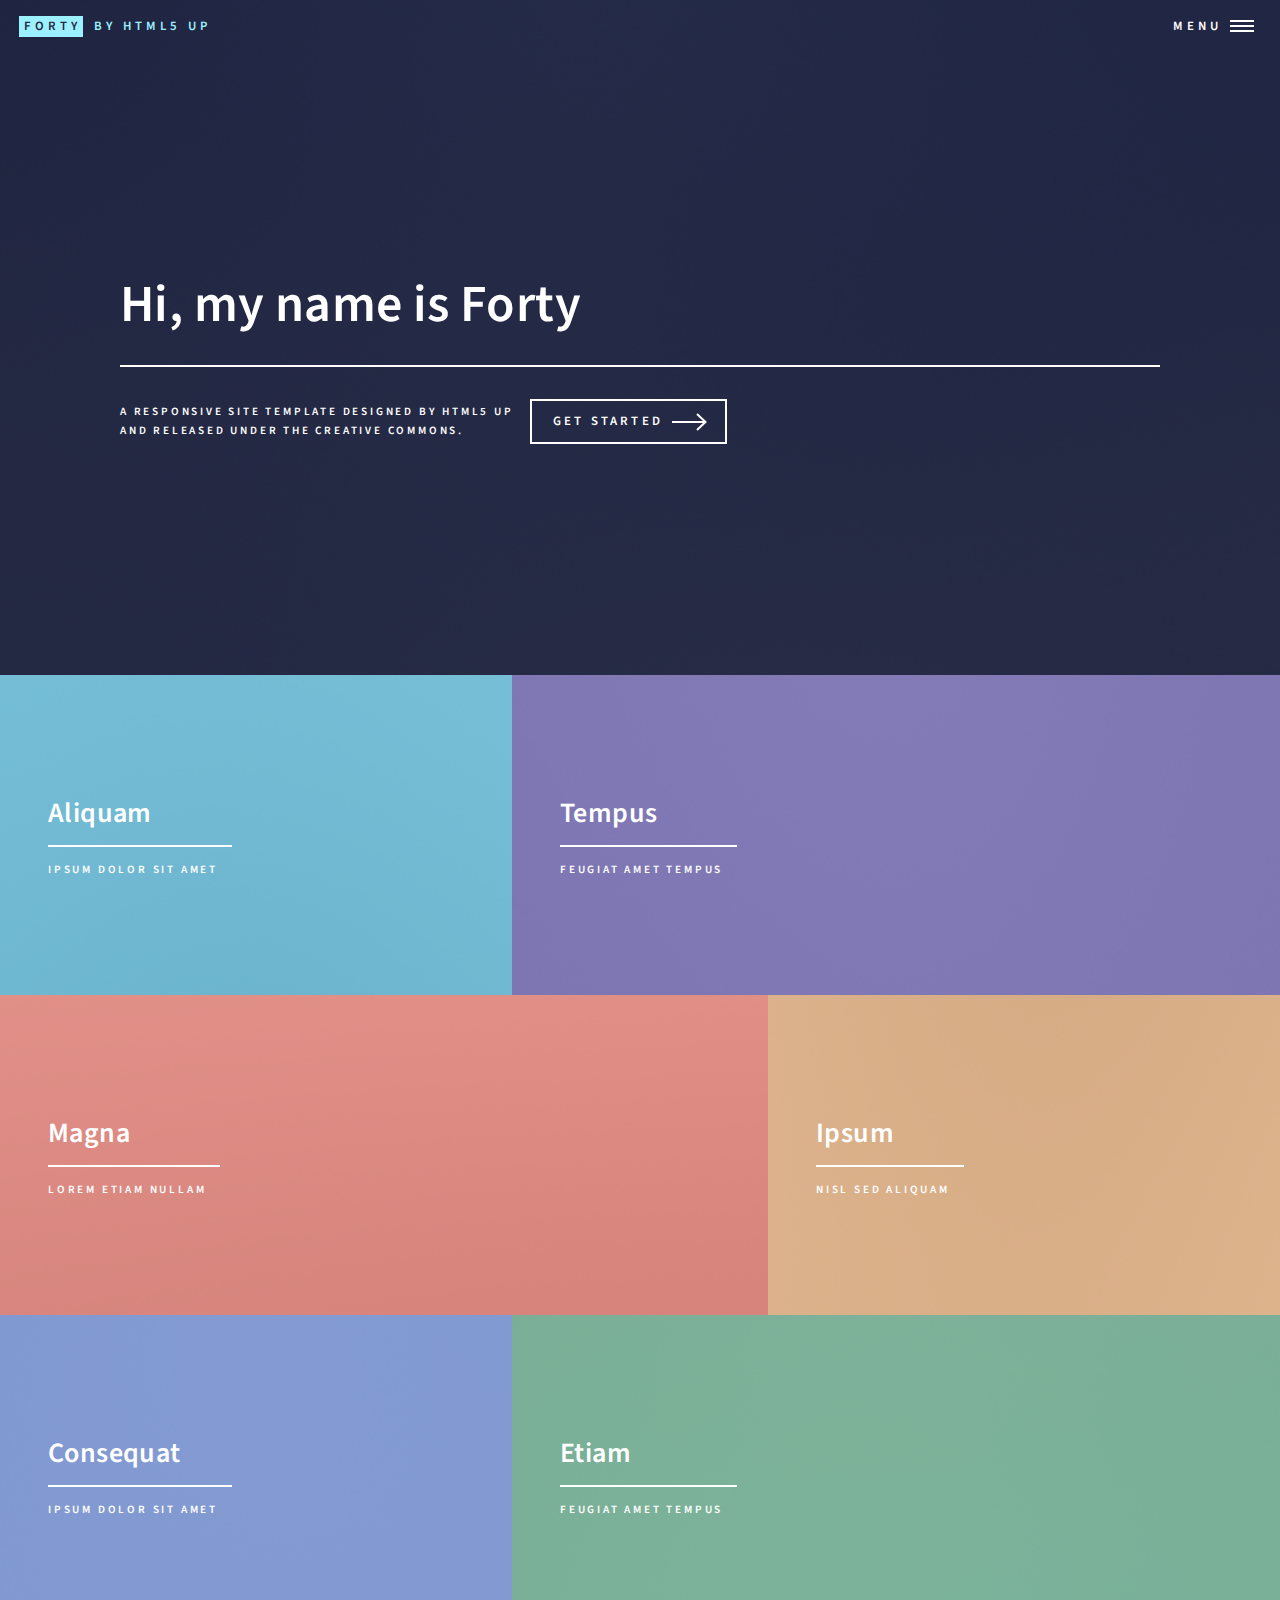
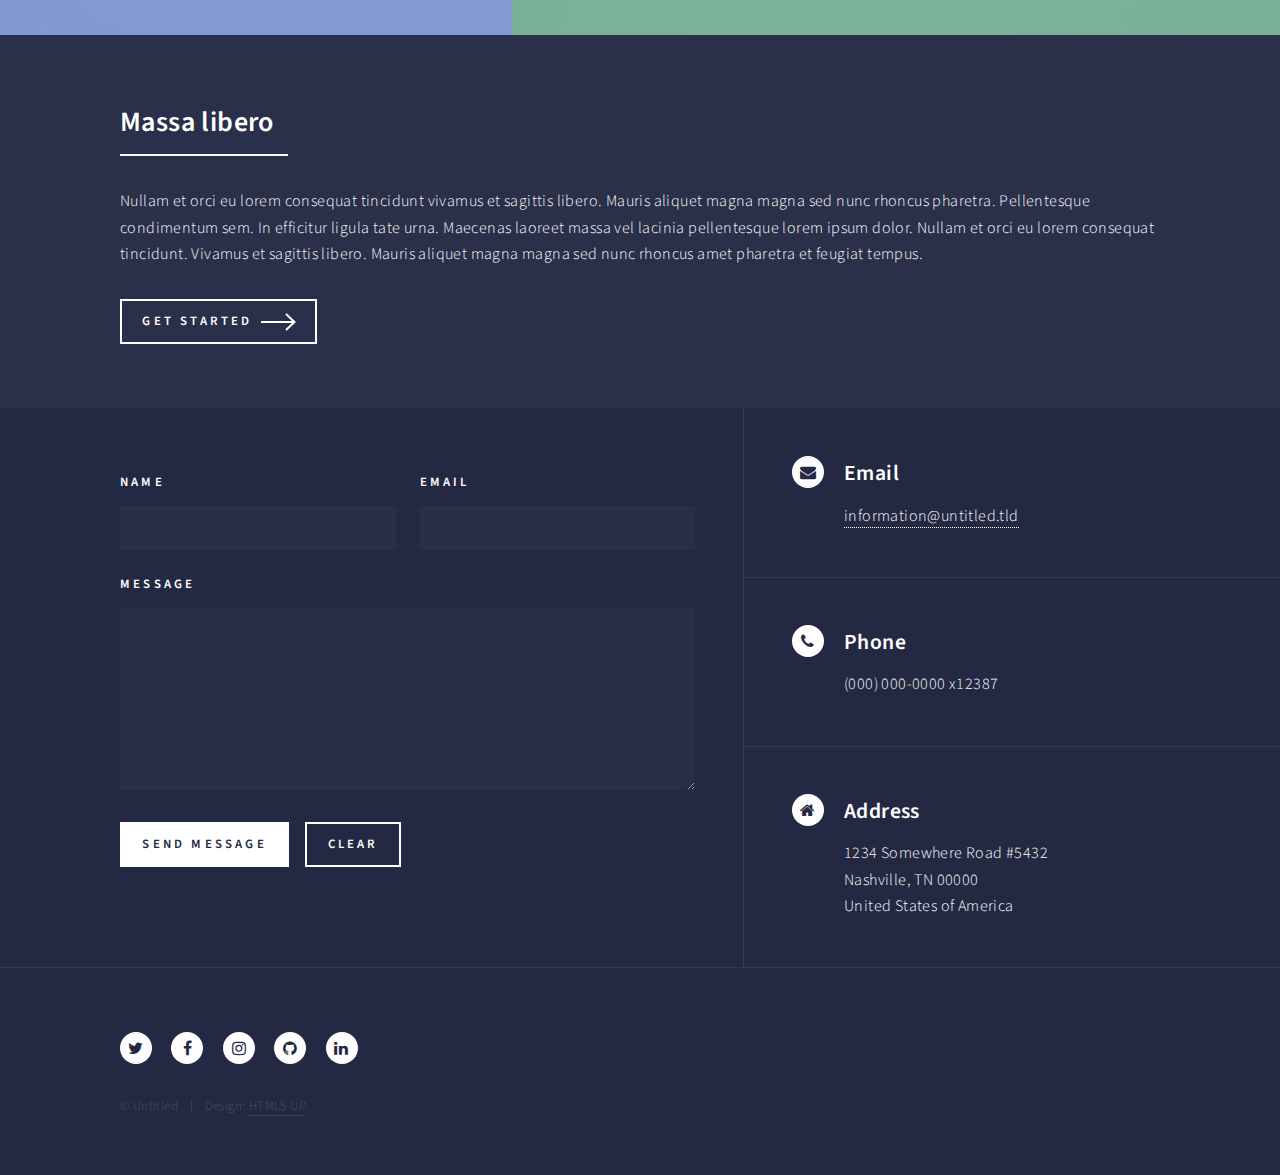
==== html5up-forty/index.html @ 177aaa6a "forty temp" ====
<!DOCTYPE HTML>
<!--
	Forty by HTML5 UP
	html5up.net | @ajlkn
	Free for personal and commercial use under the CCA 3.0 license (html5up.net/license)
-->
<html>
	<head>
		<title>Forty by HTML5 UP</title>
		<meta charset="utf-8" />
		<meta name="viewport" content="width=device-width, initial-scale=1, user-scalable=no" />
		<link rel="stylesheet" href="assets/css/main.css" />
		<noscript><link rel="stylesheet" href="assets/css/noscript.css" /></noscript>
	</head>
	<body class="is-preload">

		<!-- Wrapper -->
			<div id="wrapper">

				<!-- Header -->
					<header id="header" class="alt">
						<a href="index.html" class="logo"><strong>Forty</strong> <span>by HTML5 UP</span></a>
						<nav>
							<a href="#menu">Menu</a>
						</nav>
					</header>

				<!-- Menu -->
					<nav id="menu">
						<ul class="links">
							<li><a href="index.html">Home</a></li>
							<li><a href="landing.html">Landing</a></li>
							<li><a href="generic.html">Generic</a></li>
							<li><a href="elements.html">Elements</a></li>
						</ul>
						<ul class="actions stacked">
							<li><a href="#" class="button primary fit">Get Started</a></li>
							<li><a href="#" class="button fit">Log In</a></li>
						</ul>
					</nav>

				<!-- Banner -->
					<section id="banner" class="major">
						<div class="inner">
							<header class="major">
								<h1>Hi, my name is Forty</h1>
							</header>
							<div class="content">
								<p>A responsive site template designed by HTML5 UP<br />
								and released under the Creative Commons.</p>
								<ul class="actions">
									<li><a href="#one" class="button next scrolly">Get Started</a></li>
								</ul>
							</div>
						</div>
					</section>

				<!-- Main -->
					<div id="main">

						<!-- One -->
							<section id="one" class="tiles">
								<article>
									<span class="image">
										<img src="images/pic01.jpg" alt="" />
									</span>
									<header class="major">
										<h3><a href="landing.html" class="link">Aliquam</a></h3>
										<p>Ipsum dolor sit amet</p>
									</header>
								</article>
								<article>
									<span class="image">
										<img src="images/pic02.jpg" alt="" />
									</span>
									<header class="major">
										<h3><a href="landing.html" class="link">Tempus</a></h3>
										<p>feugiat amet tempus</p>
									</header>
								</article>
								<article>
									<span class="image">
										<img src="images/pic03.jpg" alt="" />
									</span>
									<header class="major">
										<h3><a href="landing.html" class="link">Magna</a></h3>
										<p>Lorem etiam nullam</p>
									</header>
								</article>
								<article>
									<span class="image">
										<img src="images/pic04.jpg" alt="" />
									</span>
									<header class="major">
										<h3><a href="landing.html" class="link">Ipsum</a></h3>
										<p>Nisl sed aliquam</p>
									</header>
								</article>
								<article>
									<span class="image">
										<img src="images/pic05.jpg" alt="" />
									</span>
									<header class="major">
										<h3><a href="landing.html" class="link">Consequat</a></h3>
										<p>Ipsum dolor sit amet</p>
									</header>
								</article>
								<article>
									<span class="image">
										<img src="images/pic06.jpg" alt="" />
									</span>
									<header class="major">
										<h3><a href="landing.html" class="link">Etiam</a></h3>
										<p>Feugiat amet tempus</p>
									</header>
								</article>
							</section>

						<!-- Two -->
							<section id="two">
								<div class="inner">
									<header class="major">
										<h2>Massa libero</h2>
									</header>
									<p>Nullam et orci eu lorem consequat tincidunt vivamus et sagittis libero. Mauris aliquet magna magna sed nunc rhoncus pharetra. Pellentesque condimentum sem. In efficitur ligula tate urna. Maecenas laoreet massa vel lacinia pellentesque lorem ipsum dolor. Nullam et orci eu lorem consequat tincidunt. Vivamus et sagittis libero. Mauris aliquet magna magna sed nunc rhoncus amet pharetra et feugiat tempus.</p>
									<ul class="actions">
										<li><a href="landing.html" class="button next">Get Started</a></li>
									</ul>
								</div>
							</section>

					</div>

				<!-- Contact -->
					<section id="contact">
						<div class="inner">
							<section>
								<form method="post" action="#">
									<div class="fields">
										<div class="field half">
											<label for="name">Name</label>
											<input type="text" name="name" id="name" />
										</div>
										<div class="field half">
											<label for="email">Email</label>
											<input type="text" name="email" id="email" />
										</div>
										<div class="field">
											<label for="message">Message</label>
											<textarea name="message" id="message" rows="6"></textarea>
										</div>
									</div>
									<ul class="actions">
										<li><input type="submit" value="Send Message" class="primary" /></li>
										<li><input type="reset" value="Clear" /></li>
									</ul>
								</form>
							</section>
							<section class="split">
								<section>
									<div class="contact-method">
										<span class="icon alt fa-envelope"></span>
										<h3>Email</h3>
										<a href="#">information@untitled.tld</a>
									</div>
								</section>
								<section>
									<div class="contact-method">
										<span class="icon alt fa-phone"></span>
										<h3>Phone</h3>
										<span>(000) 000-0000 x12387</span>
									</div>
								</section>
								<section>
									<div class="contact-method">
										<span class="icon alt fa-home"></span>
										<h3>Address</h3>
										<span>1234 Somewhere Road #5432<br />
										Nashville, TN 00000<br />
										United States of America</span>
									</div>
								</section>
							</section>
						</div>
					</section>

				<!-- Footer -->
					<footer id="footer">
						<div class="inner">
							<ul class="icons">
								<li><a href="#" class="icon alt fa-twitter"><span class="label">Twitter</span></a></li>
								<li><a href="#" class="icon alt fa-facebook"><span class="label">Facebook</span></a></li>
								<li><a href="#" class="icon alt fa-instagram"><span class="label">Instagram</span></a></li>
								<li><a href="#" class="icon alt fa-github"><span class="label">GitHub</span></a></li>
								<li><a href="#" class="icon alt fa-linkedin"><span class="label">LinkedIn</span></a></li>
							</ul>
							<ul class="copyright">
								<li>&copy; Untitled</li><li>Design: <a href="https://html5up.net">HTML5 UP</a></li>
							</ul>
						</div>
					</footer>

			</div>

		<!-- Scripts -->
			<script src="assets/js/jquery.min.js"></script>
			<script src="assets/js/jquery.scrolly.min.js"></script>
			<script src="assets/js/jquery.scrollex.min.js"></script>
			<script src="assets/js/browser.min.js"></script>
			<script src="assets/js/breakpoints.min.js"></script>
			<script src="assets/js/util.js"></script>
			<script src="assets/js/main.js"></script>

	</body>
</html>
---- html5up-forty/assets/css/main.css ----
@import url(font-awesome.min.css);
@import url("https://fonts.googleapis.com/css?family=Source+Sans+Pro:300,300italic,600,600italic");

/*
	Forty by HTML5 UP
	html5up.net | @ajlkn
	Free for personal and commercial use under the CCA 3.0 license (html5up.net/license)
*/

html, body, div, span, applet, object,
iframe, h1, h2, h3, h4, h5, h6, p, blockquote,
pre, a, abbr, acronym, address, big, cite,
code, del, dfn, em, img, ins, kbd, q, s, samp,
small, strike, strong, sub, sup, tt, var, b,
u, i, center, dl, dt, dd, ol, ul, li, fieldset,
form, label, legend, table, caption, tbody,
tfoot, thead, tr, th, td, article, aside,
canvas, details, embed, figure, figcaption,
footer, header, hgroup, menu, nav, output, ruby,
section, summary, time, mark, audio, video {
	margin: 0;
	padding: 0;
	border: 0;
	font-size: 100%;
	font: inherit;
	vertical-align: baseline;}

article, aside, details, figcaption, figure,
footer, header, hgroup, menu, nav, section {
	display: block;}

body {
	line-height: 1;
}

ol, ul {
	list-style: none;
}

blockquote, q {
	quotes: none;
}

	blockquote:before, blockquote:after, q:before, q:after {
		content: '';
		content: none;
	}

table {
	border-collapse: collapse;
	border-spacing: 0;
}

body {
	-webkit-text-size-adjust: none;
}

mark {
	background-color: transparent;
	color: inherit;
}

input::-moz-focus-inner {
	border: 0;
	padding: 0;
}

input, select, textarea {
	-moz-appearance: none;
	-webkit-appearance: none;
	-ms-appearance: none;
	appearance: none;
}

/* Basic */

	@-ms-viewport {
		width: device-width;
	}

	body {
		-ms-overflow-style: scrollbar;
	}

	@media screen and (max-width: 480px) {

		html, body {
			min-width: 320px;
		}

	}

	html {
		box-sizing: border-box;
	}

	*, *:before, *:after {
		box-sizing: inherit;
	}

	body {
		background: #242943;
	}

		body.is-preload *, body.is-preload *:before, body.is-preload *:after {
			-moz-animation: none !important;
			-webkit-animation: none !important;
			-ms-animation: none !important;
			animation: none !important;
			-moz-transition: none !important;
			-webkit-transition: none !important;
			-ms-transition: none !important;
			transition: none !important;
		}

/* Type */

	body, input, select, textarea {
		color: #ffffff;
		font-family: "Source Sans Pro", Helvetica, sans-serif;
		font-size: 17pt;
		font-weight: 300;
		letter-spacing: 0.025em;
		line-height: 1.65;
	}

		@media screen and (max-width: 1680px) {

			body, input, select, textarea {
				font-size: 14pt;
			}

		}

		@media screen and (max-width: 1280px) {

			body, input, select, textarea {
				font-size: 12pt;
			}

		}

		@media screen and (max-width: 360px) {

			body, input, select, textarea {
				font-size: 11pt;
			}

		}

	a {
		-moz-transition: color 0.2s ease-in-out, border-bottom-color 0.2s ease-in-out;
		-webkit-transition: color 0.2s ease-in-out, border-bottom-color 0.2s ease-in-out;
		-ms-transition: color 0.2s ease-in-out, border-bottom-color 0.2s ease-in-out;
		transition: color 0.2s ease-in-out, border-bottom-color 0.2s ease-in-out;
		border-bottom: dotted 1px;
		color: inherit;
		text-decoration: none;
	}

		a:hover {
			border-bottom-color: transparent;
			color: #9bf1ff !important;
		}

		a:active {
			color: #53e3fb !important;
		}

	strong, b {
		color: #ffffff;
		font-weight: 600;
	}

	em, i {
		font-style: italic;
	}

	p {
		margin: 0 0 2em 0;
	}

	h1, h2, h3, h4, h5, h6 {
		color: #ffffff;
		font-weight: 600;
		line-height: 1.65;
		margin: 0 0 1em 0;
	}

		h1 a, h2 a, h3 a, h4 a, h5 a, h6 a {
			color: inherit;
			border-bottom: 0;
		}

	h1 {
		font-size: 2.5em;
	}

	h2 {
		font-size: 1.75em;
	}

	h3 {
		font-size: 1.35em;
	}

	h4 {
		font-size: 1.1em;
	}

	h5 {
		font-size: 0.9em;
	}

	h6 {
		font-size: 0.7em;
	}

	@media screen and (max-width: 736px) {

		h1 {
			font-size: 2em;
		}

		h2 {
			font-size: 1.5em;
		}

		h3 {
			font-size: 1.25em;
		}

	}

	sub {
		font-size: 0.8em;
		position: relative;
		top: 0.5em;
	}

	sup {
		font-size: 0.8em;
		position: relative;
		top: -0.5em;
	}

	blockquote {
		border-left: solid 4px rgba(212, 212, 255, 0.1);
		font-style: italic;
		margin: 0 0 2em 0;
		padding: 0.5em 0 0.5em 2em;
	}

	code {
		background: rgba(212, 212, 255, 0.035);
		font-family: "Courier New", monospace;
		font-size: 0.9em;
		margin: 0 0.25em;
		padding: 0.25em 0.65em;
	}

	pre {
		-webkit-overflow-scrolling: touch;
		font-family: "Courier New", monospace;
		font-size: 0.9em;
		margin: 0 0 2em 0;
	}

		pre code {
			display: block;
			line-height: 1.75;
			padding: 1em 1.5em;
			overflow-x: auto;
		}

	hr {
		border: 0;
		border-bottom: solid 1px rgba(212, 212, 255, 0.1);
		margin: 2em 0;
	}

		hr.major {
			margin: 3em 0;
		}

	.align-left {
		text-align: left;
	}

	.align-center {
		text-align: center;
	}

	.align-right {
		text-align: right;
	}

/* Row */

	.row {
		display: flex;
		flex-wrap: wrap;
		box-sizing: border-box;
		align-items: stretch;
	}

		.row > * {
			box-sizing: border-box;
		}

		.row.gtr-uniform > * > :last-child {
			margin-bottom: 0;
		}

		.row.aln-left {
			justify-content: flex-start;
		}

		.row.aln-center {
			justify-content: center;
		}

		.row.aln-right {
			justify-content: flex-end;
		}

		.row.aln-top {
			align-items: flex-start;
		}

		.row.aln-middle {
			align-items: center;
		}

		.row.aln-bottom {
			align-items: flex-end;
		}

		.row > .imp {
			order: -1;
		}

		.row > .col-1 {
			width: 8.3333333333%;
		}

		.row > .off-1 {
			margin-left: 8.3333333333%;
		}

		.row > .col-2 {
			width: 16.6666666667%;
		}

		.row > .off-2 {
			margin-left: 16.6666666667%;
		}

		.row > .col-3 {
			width: 25%;
		}

		.row > .off-3 {
			margin-left: 25%;
		}

		.row > .col-4 {
			width: 33.3333333333%;
		}

		.row > .off-4 {
			margin-left: 33.3333333333%;
		}

		.row > .col-5 {
			width: 41.6666666667%;
		}

		.row > .off-5 {
			margin-left: 41.6666666667%;
		}

		.row > .col-6 {
			width: 50%;
		}

		.row > .off-6 {
			margin-left: 50%;
		}

		.row > .col-7 {
			width: 58.3333333333%;
		}

		.row > .off-7 {
			margin-left: 58.3333333333%;
		}

		.row > .col-8 {
			width: 66.6666666667%;
		}

		.row > .off-8 {
			margin-left: 66.6666666667%;
		}

		.row > .col-9 {
			width: 75%;
		}

		.row > .off-9 {
			margin-left: 75%;
		}

		.row > .col-10 {
			width: 83.3333333333%;
		}

		.row > .off-10 {
			margin-left: 83.3333333333%;
		}

		.row > .col-11 {
			width: 91.6666666667%;
		}

		.row > .off-11 {
			margin-left: 91.6666666667%;
		}

		.row > .col-12 {
			width: 100%;
		}

		.row > .off-12 {
			margin-left: 100%;
		}

		.row.gtr-0 {
			margin-top: 0;
			margin-left: 0em;
		}

			.row.gtr-0 > * {
				padding: 0 0 0 0em;
			}

			.row.gtr-0.gtr-uniform {
				margin-top: 0em;
			}

				.row.gtr-0.gtr-uniform > * {
					padding-top: 0em;
				}

		.row.gtr-25 {
			margin-top: 0;
			margin-left: -0.5em;
		}

			.row.gtr-25 > * {
				padding: 0 0 0 0.5em;
			}

			.row.gtr-25.gtr-uniform {
				margin-top: -0.5em;
			}

				.row.gtr-25.gtr-uniform > * {
					padding-top: 0.5em;
				}

		.row.gtr-50 {
			margin-top: 0;
			margin-left: -1em;
		}

			.row.gtr-50 > * {
				padding: 0 0 0 1em;
			}

			.row.gtr-50.gtr-uniform {
				margin-top: -1em;
			}

				.row.gtr-50.gtr-uniform > * {
					padding-top: 1em;
				}

		.row {
			margin-top: 0;
			margin-left: -2em;
		}

			.row > * {
				padding: 0 0 0 2em;
			}

			.row.gtr-uniform {
				margin-top: -2em;
			}

				.row.gtr-uniform > * {
					padding-top: 2em;
				}

		.row.gtr-150 {
			margin-top: 0;
			margin-left: -3em;
		}

			.row.gtr-150 > * {
				padding: 0 0 0 3em;
			}

			.row.gtr-150.gtr-uniform {
				margin-top: -3em;
			}

				.row.gtr-150.gtr-uniform > * {
					padding-top: 3em;
				}

		.row.gtr-200 {
			margin-top: 0;
			margin-left: -4em;
		}

			.row.gtr-200 > * {
				padding: 0 0 0 4em;
			}

			.row.gtr-200.gtr-uniform {
				margin-top: -4em;
			}

				.row.gtr-200.gtr-uniform > * {
					padding-top: 4em;
				}

		@media screen and (max-width: 1680px) {

			.row {
				display: flex;
				flex-wrap: wrap;
				box-sizing: border-box;
				align-items: stretch;
			}

				.row > * {
					box-sizing: border-box;
				}

				.row.gtr-uniform > * > :last-child {
					margin-bottom: 0;
				}

				.row.aln-left {
					justify-content: flex-start;
				}

				.row.aln-center {
					justify-content: center;
				}

				.row.aln-right {
					justify-content: flex-end;
				}

				.row.aln-top {
					align-items: flex-start;
				}

				.row.aln-middle {
					align-items: center;
				}

				.row.aln-bottom {
					align-items: flex-end;
				}

				.row > .imp-xlarge {
					order: -1;
				}

				.row > .col-1-xlarge {
					width: 8.3333333333%;
				}

				.row > .off-1-xlarge {
					margin-left: 8.3333333333%;
				}

				.row > .col-2-xlarge {
					width: 16.6666666667%;
				}

				.row > .off-2-xlarge {
					margin-left: 16.6666666667%;
				}

				.row > .col-3-xlarge {
					width: 25%;
				}

				.row > .off-3-xlarge {
					margin-left: 25%;
				}

				.row > .col-4-xlarge {
					width: 33.3333333333%;
				}

				.row > .off-4-xlarge {
					margin-left: 33.3333333333%;
				}

				.row > .col-5-xlarge {
					width: 41.6666666667%;
				}

				.row > .off-5-xlarge {
					margin-left: 41.6666666667%;
				}

				.row > .col-6-xlarge {
					width: 50%;
				}

				.row > .off-6-xlarge {
					margin-left: 50%;
				}

				.row > .col-7-xlarge {
					width: 58.3333333333%;
				}

				.row > .off-7-xlarge {
					margin-left: 58.3333333333%;
				}

				.row > .col-8-xlarge {
					width: 66.6666666667%;
				}

				.row > .off-8-xlarge {
					margin-left: 66.6666666667%;
				}

				.row > .col-9-xlarge {
					width: 75%;
				}

				.row > .off-9-xlarge {
					margin-left: 75%;
				}

				.row > .col-10-xlarge {
					width: 83.3333333333%;
				}

				.row > .off-10-xlarge {
					margin-left: 83.3333333333%;
				}

				.row > .col-11-xlarge {
					width: 91.6666666667%;
				}

				.row > .off-11-xlarge {
					margin-left: 91.6666666667%;
				}

				.row > .col-12-xlarge {
					width: 100%;
				}

				.row > .off-12-xlarge {
					margin-left: 100%;
				}

				.row.gtr-0 {
					margin-top: 0;
					margin-left: 0em;
				}

					.row.gtr-0 > * {
						padding: 0 0 0 0em;
					}

					.row.gtr-0.gtr-uniform {
						margin-top: 0em;
					}

						.row.gtr-0.gtr-uniform > * {
							padding-top: 0em;
						}

				.row.gtr-25 {
					margin-top: 0;
					margin-left: -0.5em;
				}

					.row.gtr-25 > * {
						padding: 0 0 0 0.5em;
					}

					.row.gtr-25.gtr-uniform {
						margin-top: -0.5em;
					}

						.row.gtr-25.gtr-uniform > * {
							padding-top: 0.5em;
						}

				.row.gtr-50 {
					margin-top: 0;
					margin-left: -1em;
				}

					.row.gtr-50 > * {
						padding: 0 0 0 1em;
					}

					.row.gtr-50.gtr-uniform {
						margin-top: -1em;
					}

						.row.gtr-50.gtr-uniform > * {
							padding-top: 1em;
						}

				.row {
					margin-top: 0;
					margin-left: -2em;
				}

					.row > * {
						padding: 0 0 0 2em;
					}

					.row.gtr-uniform {
						margin-top: -2em;
					}

						.row.gtr-uniform > * {
							padding-top: 2em;
						}

				.row.gtr-150 {
					margin-top: 0;
					margin-left: -3em;
				}

					.row.gtr-150 > * {
						padding: 0 0 0 3em;
					}

					.row.gtr-150.gtr-uniform {
						margin-top: -3em;
					}

						.row.gtr-150.gtr-uniform > * {
							padding-top: 3em;
						}

				.row.gtr-200 {
					margin-top: 0;
					margin-left: -4em;
				}

					.row.gtr-200 > * {
						padding: 0 0 0 4em;
					}

					.row.gtr-200.gtr-uniform {
						margin-top: -4em;
					}

						.row.gtr-200.gtr-uniform > * {
							padding-top: 4em;
						}

		}

		@media screen and (max-width: 1280px) {

			.row {
				display: flex;
				flex-wrap: wrap;
				box-sizing: border-box;
				align-items: stretch;
			}

				.row > * {
					box-sizing: border-box;
				}

				.row.gtr-uniform > * > :last-child {
					margin-bottom: 0;
				}

				.row.aln-left {
					justify-content: flex-start;
				}

				.row.aln-center {
					justify-content: center;
				}

				.row.aln-right {
					justify-content: flex-end;
				}

				.row.aln-top {
					align-items: flex-start;
				}

				.row.aln-middle {
					align-items: center;
				}

				.row.aln-bottom {
					align-items: flex-end;
				}

				.row > .imp-large {
					order: -1;
				}

				.row > .col-1-large {
					width: 8.3333333333%;
				}

				.row > .off-1-large {
					margin-left: 8.3333333333%;
				}

				.row > .col-2-large {
					width: 16.6666666667%;
				}

				.row > .off-2-large {
					margin-left: 16.6666666667%;
				}

				.row > .col-3-large {
					width: 25%;
				}

				.row > .off-3-large {
					margin-left: 25%;
				}

				.row > .col-4-large {
					width: 33.3333333333%;
				}

				.row > .off-4-large {
					margin-left: 33.3333333333%;
				}

				.row > .col-5-large {
					width: 41.6666666667%;
				}

				.row > .off-5-large {
					margin-left: 41.6666666667%;
				}

				.row > .col-6-large {
					width: 50%;
				}

				.row > .off-6-large {
					margin-left: 50%;
				}

				.row > .col-7-large {
					width: 58.3333333333%;
				}

				.row > .off-7-large {
					margin-left: 58.3333333333%;
				}

				.row > .col-8-large {
					width: 66.6666666667%;
				}

				.row > .off-8-large {
					margin-left: 66.6666666667%;
				}

				.row > .col-9-large {
					width: 75%;
				}

				.row > .off-9-large {
					margin-left: 75%;
				}

				.row > .col-10-large {
					width: 83.3333333333%;
				}

				.row > .off-10-large {
					margin-left: 83.3333333333%;
				}

				.row > .col-11-large {
					width: 91.6666666667%;
				}

				.row > .off-11-large {
					margin-left: 91.6666666667%;
				}

				.row > .col-12-large {
					width: 100%;
				}

				.row > .off-12-large {
					margin-left: 100%;
				}

				.row.gtr-0 {
					margin-top: 0;
					margin-left: 0em;
				}

					.row.gtr-0 > * {
						padding: 0 0 0 0em;
					}

					.row.gtr-0.gtr-uniform {
						margin-top: 0em;
					}

						.row.gtr-0.gtr-uniform > * {
							padding-top: 0em;
						}

				.row.gtr-25 {
					margin-top: 0;
					margin-left: -0.375em;
				}

					.row.gtr-25 > * {
						padding: 0 0 0 0.375em;
					}

					.row.gtr-25.gtr-uniform {
						margin-top: -0.375em;
					}

						.row.gtr-25.gtr-uniform > * {
							padding-top: 0.375em;
						}

				.row.gtr-50 {
					margin-top: 0;
					margin-left: -0.75em;
				}

					.row.gtr-50 > * {
						padding: 0 0 0 0.75em;
					}

					.row.gtr-50.gtr-uniform {
						margin-top: -0.75em;
					}

						.row.gtr-50.gtr-uniform > * {
							padding-top: 0.75em;
						}

				.row {
					margin-top: 0;
					margin-left: -1.5em;
				}

					.row > * {
						padding: 0 0 0 1.5em;
					}

					.row.gtr-uniform {
						margin-top: -1.5em;
					}

						.row.gtr-uniform > * {
							padding-top: 1.5em;
						}

				.row.gtr-150 {
					margin-top: 0;
					margin-left: -2.25em;
				}

					.row.gtr-150 > * {
						padding: 0 0 0 2.25em;
					}

					.row.gtr-150.gtr-uniform {
						margin-top: -2.25em;
					}

						.row.gtr-150.gtr-uniform > * {
							padding-top: 2.25em;
						}

				.row.gtr-200 {
					margin-top: 0;
					margin-left: -3em;
				}

					.row.gtr-200 > * {
						padding: 0 0 0 3em;
					}

					.row.gtr-200.gtr-uniform {
						margin-top: -3em;
					}

						.row.gtr-200.gtr-uniform > * {
							padding-top: 3em;
						}

		}

		@media screen and (max-width: 980px) {

			.row {
				display: flex;
				flex-wrap: wrap;
				box-sizing: border-box;
				align-items: stretch;
			}

				.row > * {
					box-sizing: border-box;
				}

				.row.gtr-uniform > * > :last-child {
					margin-bottom: 0;
				}

				.row.aln-left {
					justify-content: flex-start;
				}

				.row.aln-center {
					justify-content: center;
				}

				.row.aln-right {
					justify-content: flex-end;
				}

				.row.aln-top {
					align-items: flex-start;
				}

				.row.aln-middle {
					align-items: center;
				}

				.row.aln-bottom {
					align-items: flex-end;
				}

				.row > .imp-medium {
					order: -1;
				}

				.row > .col-1-medium {
					width: 8.3333333333%;
				}

				.row > .off-1-medium {
					margin-left: 8.3333333333%;
				}

				.row > .col-2-medium {
					width: 16.6666666667%;
				}

				.row > .off-2-medium {
					margin-left: 16.6666666667%;
				}

				.row > .col-3-medium {
					width: 25%;
				}

				.row > .off-3-medium {
					margin-left: 25%;
				}

				.row > .col-4-medium {
					width: 33.3333333333%;
				}

				.row > .off-4-medium {
					margin-left: 33.3333333333%;
				}

				.row > .col-5-medium {
					width: 41.6666666667%;
				}

				.row > .off-5-medium {
					margin-left: 41.6666666667%;
				}

				.row > .col-6-medium {
					width: 50%;
				}

				.row > .off-6-medium {
					margin-left: 50%;
				}

				.row > .col-7-medium {
					width: 58.3333333333%;
				}

				.row > .off-7-medium {
					margin-left: 58.3333333333%;
				}

				.row > .col-8-medium {
					width: 66.6666666667%;
				}

				.row > .off-8-medium {
					margin-left: 66.6666666667%;
				}

				.row > .col-9-medium {
					width: 75%;
				}

				.row > .off-9-medium {
					margin-left: 75%;
				}

				.row > .col-10-medium {
					width: 83.3333333333%;
				}

				.row > .off-10-medium {
					margin-left: 83.3333333333%;
				}

				.row > .col-11-medium {
					width: 91.6666666667%;
				}

				.row > .off-11-medium {
					margin-left: 91.6666666667%;
				}

				.row > .col-12-medium {
					width: 100%;
				}

				.row > .off-12-medium {
					margin-left: 100%;
				}

				.row.gtr-0 {
					margin-top: 0;
					margin-left: 0em;
				}

					.row.gtr-0 > * {
						padding: 0 0 0 0em;
					}

					.row.gtr-0.gtr-uniform {
						margin-top: 0em;
					}

						.row.gtr-0.gtr-uniform > * {
							padding-top: 0em;
						}

				.row.gtr-25 {
					margin-top: 0;
					margin-left: -0.375em;
				}

					.row.gtr-25 > * {
						padding: 0 0 0 0.375em;
					}

					.row.gtr-25.gtr-uniform {
						margin-top: -0.375em;
					}

						.row.gtr-25.gtr-uniform > * {
							padding-top: 0.375em;
						}

				.row.gtr-50 {
					margin-top: 0;
					margin-left: -0.75em;
				}

					.row.gtr-50 > * {
						padding: 0 0 0 0.75em;
					}

					.row.gtr-50.gtr-uniform {
						margin-top: -0.75em;
					}

						.row.gtr-50.gtr-uniform > * {
							padding-top: 0.75em;
						}

				.row {
					margin-top: 0;
					margin-left: -1.5em;
				}

					.row > * {
						padding: 0 0 0 1.5em;
					}

					.row.gtr-uniform {
						margin-top: -1.5em;
					}

						.row.gtr-uniform > * {
							padding-top: 1.5em;
						}

				.row.gtr-150 {
					margin-top: 0;
					margin-left: -2.25em;
				}

					.row.gtr-150 > * {
						padding: 0 0 0 2.25em;
					}

					.row.gtr-150.gtr-uniform {
						margin-top: -2.25em;
					}

						.row.gtr-150.gtr-uniform > * {
							padding-top: 2.25em;
						}

				.row.gtr-200 {
					margin-top: 0;
					margin-left: -3em;
				}

					.row.gtr-200 > * {
						padding: 0 0 0 3em;
					}

					.row.gtr-200.gtr-uniform {
						margin-top: -3em;
					}

						.row.gtr-200.gtr-uniform > * {
							padding-top: 3em;
						}

		}

		@media screen and (max-width: 736px) {

			.row {
				display: flex;
				flex-wrap: wrap;
				box-sizing: border-box;
				align-items: stretch;
			}

				.row > * {
					box-sizing: border-box;
				}

				.row.gtr-uniform > * > :last-child {
					margin-bottom: 0;
				}

				.row.aln-left {
					justify-content: flex-start;
				}

				.row.aln-center {
					justify-content: center;
				}

				.row.aln-right {
					justify-content: flex-end;
				}

				.row.aln-top {
					align-items: flex-start;
				}

				.row.aln-middle {
					align-items: center;
				}

				.row.aln-bottom {
					align-items: flex-end;
				}

				.row > .imp-small {
					order: -1;
				}

				.row > .col-1-small {
					width: 8.3333333333%;
				}

				.row > .off-1-small {
					margin-left: 8.3333333333%;
				}

				.row > .col-2-small {
					width: 16.6666666667%;
				}

				.row > .off-2-small {
					margin-left: 16.6666666667%;
				}

				.row > .col-3-small {
					width: 25%;
				}

				.row > .off-3-small {
					margin-left: 25%;
				}

				.row > .col-4-small {
					width: 33.3333333333%;
				}

				.row > .off-4-small {
					margin-left: 33.3333333333%;
				}

				.row > .col-5-small {
					width: 41.6666666667%;
				}

				.row > .off-5-small {
					margin-left: 41.6666666667%;
				}

				.row > .col-6-small {
					width: 50%;
				}

				.row > .off-6-small {
					margin-left: 50%;
				}

				.row > .col-7-small {
					width: 58.3333333333%;
				}

				.row > .off-7-small {
					margin-left: 58.3333333333%;
				}

				.row > .col-8-small {
					width: 66.6666666667%;
				}

				.row > .off-8-small {
					margin-left: 66.6666666667%;
				}

				.row > .col-9-small {
					width: 75%;
				}

				.row > .off-9-small {
					margin-left: 75%;
				}

				.row > .col-10-small {
					width: 83.3333333333%;
				}

				.row > .off-10-small {
					margin-left: 83.3333333333%;
				}

				.row > .col-11-small {
					width: 91.6666666667%;
				}

				.row > .off-11-small {
					margin-left: 91.6666666667%;
				}

				.row > .col-12-small {
					width: 100%;
				}

				.row > .off-12-small {
					margin-left: 100%;
				}

				.row.gtr-0 {
					margin-top: 0;
					margin-left: 0em;
				}

					.row.gtr-0 > * {
						padding: 0 0 0 0em;
					}

					.row.gtr-0.gtr-uniform {
						margin-top: 0em;
					}

						.row.gtr-0.gtr-uniform > * {
							padding-top: 0em;
						}

				.row.gtr-25 {
					margin-top: 0;
					margin-left: -0.3125em;
				}

					.row.gtr-25 > * {
						padding: 0 0 0 0.3125em;
					}

					.row.gtr-25.gtr-uniform {
						margin-top: -0.3125em;
					}

						.row.gtr-25.gtr-uniform > * {
							padding-top: 0.3125em;
						}

				.row.gtr-50 {
					margin-top: 0;
					margin-left: -0.625em;
				}

					.row.gtr-50 > * {
						padding: 0 0 0 0.625em;
					}

					.row.gtr-50.gtr-uniform {
						margin-top: -0.625em;
					}

						.row.gtr-50.gtr-uniform > * {
							padding-top: 0.625em;
						}

				.row {
					margin-top: 0;
					margin-left: -1.25em;
				}

					.row > * {
						padding: 0 0 0 1.25em;
					}

					.row.gtr-uniform {
						margin-top: -1.25em;
					}

						.row.gtr-uniform > * {
							padding-top: 1.25em;
						}

				.row.gtr-150 {
					margin-top: 0;
					margin-left: -1.875em;
				}

					.row.gtr-150 > * {
						padding: 0 0 0 1.875em;
					}

					.row.gtr-150.gtr-uniform {
						margin-top: -1.875em;
					}

						.row.gtr-150.gtr-uniform > * {
							padding-top: 1.875em;
						}

				.row.gtr-200 {
					margin-top: 0;
					margin-left: -2.5em;
				}

					.row.gtr-200 > * {
						padding: 0 0 0 2.5em;
					}

					.row.gtr-200.gtr-uniform {
						margin-top: -2.5em;
					}

						.row.gtr-200.gtr-uniform > * {
							padding-top: 2.5em;
						}

		}

		@media screen and (max-width: 480px) {

			.row {
				display: flex;
				flex-wrap: wrap;
				box-sizing: border-box;
				align-items: stretch;
			}

				.row > * {
					box-sizing: border-box;
				}

				.row.gtr-uniform > * > :last-child {
					margin-bottom: 0;
				}

				.row.aln-left {
					justify-content: flex-start;
				}

				.row.aln-center {
					justify-content: center;
				}

				.row.aln-right {
					justify-content: flex-end;
				}

				.row.aln-top {
					align-items: flex-start;
				}

				.row.aln-middle {
					align-items: center;
				}

				.row.aln-bottom {
					align-items: flex-end;
				}

				.row > .imp-xsmall {
					order: -1;
				}

				.row > .col-1-xsmall {
					width: 8.3333333333%;
				}

				.row > .off-1-xsmall {
					margin-left: 8.3333333333%;
				}

				.row > .col-2-xsmall {
					width: 16.6666666667%;
				}

				.row > .off-2-xsmall {
					margin-left: 16.6666666667%;
				}

				.row > .col-3-xsmall {
					width: 25%;
				}

				.row > .off-3-xsmall {
					margin-left: 25%;
				}

				.row > .col-4-xsmall {
					width: 33.3333333333%;
				}

				.row > .off-4-xsmall {
					margin-left: 33.3333333333%;
				}

				.row > .col-5-xsmall {
					width: 41.6666666667%;
				}

				.row > .off-5-xsmall {
					margin-left: 41.6666666667%;
				}

				.row > .col-6-xsmall {
					width: 50%;
				}

				.row > .off-6-xsmall {
					margin-left: 50%;
				}

				.row > .col-7-xsmall {
					width: 58.3333333333%;
				}

				.row > .off-7-xsmall {
					margin-left: 58.3333333333%;
				}

				.row > .col-8-xsmall {
					width: 66.6666666667%;
				}

				.row > .off-8-xsmall {
					margin-left: 66.6666666667%;
				}

				.row > .col-9-xsmall {
					width: 75%;
				}

				.row > .off-9-xsmall {
					margin-left: 75%;
				}

				.row > .col-10-xsmall {
					width: 83.3333333333%;
				}

				.row > .off-10-xsmall {
					margin-left: 83.3333333333%;
				}

				.row > .col-11-xsmall {
					width: 91.6666666667%;
				}

				.row > .off-11-xsmall {
					margin-left: 91.6666666667%;
				}

				.row > .col-12-xsmall {
					width: 100%;
				}

				.row > .off-12-xsmall {
					margin-left: 100%;
				}

				.row.gtr-0 {
					margin-top: 0;
					margin-left: 0em;
				}

					.row.gtr-0 > * {
						padding: 0 0 0 0em;
					}

					.row.gtr-0.gtr-uniform {
						margin-top: 0em;
					}

						.row.gtr-0.gtr-uniform > * {
							padding-top: 0em;
						}

				.row.gtr-25 {
					margin-top: 0;
					margin-left: -0.3125em;
				}

					.row.gtr-25 > * {
						padding: 0 0 0 0.3125em;
					}

					.row.gtr-25.gtr-uniform {
						margin-top: -0.3125em;
					}

						.row.gtr-25.gtr-uniform > * {
							padding-top: 0.3125em;
						}

				.row.gtr-50 {
					margin-top: 0;
					margin-left: -0.625em;
				}

					.row.gtr-50 > * {
						padding: 0 0 0 0.625em;
					}

					.row.gtr-50.gtr-uniform {
						margin-top: -0.625em;
					}

						.row.gtr-50.gtr-uniform > * {
							padding-top: 0.625em;
						}

				.row {
					margin-top: 0;
					margin-left: -1.25em;
				}

					.row > * {
						padding: 0 0 0 1.25em;
					}

					.row.gtr-uniform {
						margin-top: -1.25em;
					}

						.row.gtr-uniform > * {
							padding-top: 1.25em;
						}

				.row.gtr-150 {
					margin-top: 0;
					margin-left: -1.875em;
				}

					.row.gtr-150 > * {
						padding: 0 0 0 1.875em;
					}

					.row.gtr-150.gtr-uniform {
						margin-top: -1.875em;
					}

						.row.gtr-150.gtr-uniform > * {
							padding-top: 1.875em;
						}

				.row.gtr-200 {
					margin-top: 0;
					margin-left: -2.5em;
				}

					.row.gtr-200 > * {
						padding: 0 0 0 2.5em;
					}

					.row.gtr-200.gtr-uniform {
						margin-top: -2.5em;
					}

						.row.gtr-200.gtr-uniform > * {
							padding-top: 2.5em;
						}

		}

/* Section/Article */

	section.special, article.special {
		text-align: center;
	}

	header.major {
		width: -moz-max-content;
		width: -webkit-max-content;
		width: -ms-max-content;
		width: max-content;
		margin-bottom: 2em;
	}

		header.major > :first-child {
			margin-bottom: 0;
			width: calc(100% + 0.5em);
		}

			header.major > :first-child:after {
				content: '';
				background-color: #ffffff;
				display: block;
				height: 2px;
				margin: 0.325em 0 0.5em 0;
				width: 100%;
			}

		header.major > p {
			font-size: 0.7em;
			font-weight: 600;
			letter-spacing: 0.25em;
			margin-bottom: 0;
			text-transform: uppercase;
		}

		body.is-ie header.major > :first-child:after {
			max-width: 9em;
		}

		body.is-ie header.major > h1:after {
			max-width: 100% !important;
		}

	@media screen and (max-width: 736px) {

		header.major > p br {
			display: none;
		}

	}

/* Form */

	form {
		margin: 0 0 2em 0;
	}

		form > :last-child {
			margin-bottom: 0;
		}

		form > .fields {
			display: -moz-flex;
			display: -webkit-flex;
			display: -ms-flex;
			display: flex;
			-moz-flex-wrap: wrap;
			-webkit-flex-wrap: wrap;
			-ms-flex-wrap: wrap;
			flex-wrap: wrap;
			width: calc(100% + 3em);
			margin: -1.5em 0 2em -1.5em;
		}

			form > .fields > .field {
				-moz-flex-grow: 0;
				-webkit-flex-grow: 0;
				-ms-flex-grow: 0;
				flex-grow: 0;
				-moz-flex-shrink: 0;
				-webkit-flex-shrink: 0;
				-ms-flex-shrink: 0;
				flex-shrink: 0;
				padding: 1.5em 0 0 1.5em;
				width: calc(100% - 1.5em);
			}

				form > .fields > .field.half {
					width: calc(50% - 0.75em);
				}

				form > .fields > .field.third {
					width: calc(100%/3 - 0.5em);
				}

				form > .fields > .field.quarter {
					width: calc(25% - 0.375em);
				}

		@media screen and (max-width: 480px) {

			form > .fields {
				width: calc(100% + 3em);
				margin: -1.5em 0 2em -1.5em;
			}

				form > .fields > .field {
					padding: 1.5em 0 0 1.5em;
					width: calc(100% - 1.5em);
				}

					form > .fields > .field.half {
						width: calc(100% - 1.5em);
					}

					form > .fields > .field.third {
						width: calc(100% - 1.5em);
					}

					form > .fields > .field.quarter {
						width: calc(100% - 1.5em);
					}

		}

	label {
		color: #ffffff;
		display: block;
		font-size: 0.8em;
		font-weight: 600;
		letter-spacing: 0.25em;
		margin: 0 0 1em 0;
		text-transform: uppercase;
	}

	input[type="text"],
	input[type="password"],
	input[type="email"],
	input[type="tel"],
	input[type="search"],
	input[type="url"],
	select,
	textarea {
		-moz-appearance: none;
		-webkit-appearance: none;
		-ms-appearance: none;
		appearance: none;
		background: rgba(212, 212, 255, 0.035);
		border: none;
		border-radius: 0;
		color: inherit;
		display: block;
		outline: 0;
		padding: 0 1em;
		text-decoration: none;
		width: 100%;
	}

		input[type="text"]:invalid,
		input[type="password"]:invalid,
		input[type="email"]:invalid,
		input[type="tel"]:invalid,
		input[type="search"]:invalid,
		input[type="url"]:invalid,
		select:invalid,
		textarea:invalid {
			box-shadow: none;
		}

		input[type="text"]:focus,
		input[type="password"]:focus,
		input[type="email"]:focus,
		input[type="tel"]:focus,
		input[type="search"]:focus,
		input[type="url"]:focus,
		select:focus,
		textarea:focus {
			border-color: #9bf1ff;
			box-shadow: 0 0 0 2px #9bf1ff;
		}

	select {
		background-image: url("data:image/svg+xml;charset=utf8,%3Csvg xmlns='http://www.w3.org/2000/svg' width='40' height='40' preserveAspectRatio='none' viewBox='0 0 40 40'%3E%3Cpath d='M9.4,12.3l10.4,10.4l10.4-10.4c0.2-0.2,0.5-0.4,0.9-0.4c0.3,0,0.6,0.1,0.9,0.4l3.3,3.3c0.2,0.2,0.4,0.5,0.4,0.9 c0,0.4-0.1,0.6-0.4,0.9L20.7,31.9c-0.2,0.2-0.5,0.4-0.9,0.4c-0.3,0-0.6-0.1-0.9-0.4L4.3,17.3c-0.2-0.2-0.4-0.5-0.4-0.9 c0-0.4,0.1-0.6,0.4-0.9l3.3-3.3c0.2-0.2,0.5-0.4,0.9-0.4S9.1,12.1,9.4,12.3z' fill='rgba(212, 212, 255, 0.1)' /%3E%3C/svg%3E");
		background-size: 1.25rem;
		background-repeat: no-repeat;
		background-position: calc(100% - 1rem) center;
		height: 2.75em;
		padding-right: 2.75em;
		text-overflow: ellipsis;
	}

		select option {
			color: #ffffff;
			background: #242943;
		}

		select:focus::-ms-value {
			background-color: transparent;
		}

		select::-ms-expand {
			display: none;
		}

	input[type="text"],
	input[type="password"],
	input[type="email"],
	input[type="tel"],
	input[type="search"],
	input[type="url"],
	select {
		height: 2.75em;
	}

	textarea {
		padding: 0.75em 1em;
	}

	input[type="checkbox"],
	input[type="radio"] {
		-moz-appearance: none;
		-webkit-appearance: none;
		-ms-appearance: none;
		appearance: none;
		display: block;
		float: left;
		margin-right: -2em;
		opacity: 0;
		width: 1em;
		z-index: -1;
	}

		input[type="checkbox"] + label,
		input[type="radio"] + label {
			text-decoration: none;
			color: #ffffff;
			cursor: pointer;
			display: inline-block;
			font-weight: 300;
			padding-left: 2.65em;
			padding-right: 0.75em;
			position: relative;
		}

			input[type="checkbox"] + label:before,
			input[type="radio"] + label:before {
				-moz-osx-font-smoothing: grayscale;
				-webkit-font-smoothing: antialiased;
				font-family: FontAwesome;
				font-style: normal;
				font-weight: normal;
				text-transform: none !important;
			}

			input[type="checkbox"] + label:before,
			input[type="radio"] + label:before {
				background: rgba(212, 212, 255, 0.035);
				content: '';
				display: inline-block;
				height: 1.65em;
				left: 0;
				letter-spacing: 0;
				line-height: 1.58125em;
				position: absolute;
				text-align: center;
				top: 0;
				width: 1.65em;
			}

		input[type="checkbox"]:checked + label:before,
		input[type="radio"]:checked + label:before {
			background: #ffffff;
			border-color: #9bf1ff;
			content: '\f00c';
			color: #242943;
		}

		input[type="checkbox"]:focus + label:before,
		input[type="radio"]:focus + label:before {
			box-shadow: 0 0 0 2px #9bf1ff;
		}

	input[type="radio"] + label:before {
		border-radius: 100%;
	}

	::-webkit-input-placeholder {
		color: rgba(244, 244, 255, 0.2) !important;
		opacity: 1.0;
	}

	:-moz-placeholder {
		color: rgba(244, 244, 255, 0.2) !important;
		opacity: 1.0;
	}

	::-moz-placeholder {
		color: rgba(244, 244, 255, 0.2) !important;
		opacity: 1.0;
	}

	:-ms-input-placeholder {
		color: rgba(244, 244, 255, 0.2) !important;
		opacity: 1.0;
	}

/* Box */

	.box {
		border: solid 1px rgba(212, 212, 255, 0.1);
		margin-bottom: 2em;
		padding: 1.5em;
	}

		.box > :last-child,
		.box > :last-child > :last-child,
		.box > :last-child > :last-child > :last-child {
			margin-bottom: 0;
		}

		.box.alt {
			border: 0;
			border-radius: 0;
			padding: 0;
		}

/* Icon */

	.icon {
		text-decoration: none;
		border-bottom: none;
		position: relative;
	}

		.icon:before {
			-moz-osx-font-smoothing: grayscale;
			-webkit-font-smoothing: antialiased;
			font-family: FontAwesome;
			font-style: normal;
			font-weight: normal;
			text-transform: none !important;
		}

		.icon > .label {
			display: none;
		}

		.icon.alt:before {
			background-color: #ffffff;
			border-radius: 100%;
			color: #242943;
			display: inline-block;
			height: 2em;
			line-height: 2em;
			text-align: center;
			width: 2em;
		}

	a.icon.alt:before {
		-moz-transition: background-color 0.2s ease-in-out;
		-webkit-transition: background-color 0.2s ease-in-out;
		-ms-transition: background-color 0.2s ease-in-out;
		transition: background-color 0.2s ease-in-out;
	}

	a.icon.alt:hover:before {
		background-color: #6fc3df;
	}

	a.icon.alt:active:before {
		background-color: #37a6cb;
	}

/* Image */

	.image {
		border: 0;
		display: inline-block;
		position: relative;
	}

		.image img {
			display: block;
		}

		.image.left, .image.right {
			max-width: 30%;
		}

			.image.left img, .image.right img {
				width: 100%;
			}

		.image.left {
			float: left;
			margin: 0 1.5em 1.25em 0;
			top: 0.25em;
		}

		.image.right {
			float: right;
			margin: 0 0 1.25em 1.5em;
			top: 0.25em;
		}

		.image.fit {
			display: block;
			margin: 0 0 2em 0;
			width: 100%;
		}

			.image.fit img {
				width: 100%;
			}

		.image.main {
			display: block;
			margin: 2.5em 0;
			width: 100%;
		}

			.image.main img {
				width: 100%;
			}

			@media screen and (max-width: 736px) {

				.image.main {
					margin: 1.5em 0;
				}

			}

/* List */

	ol {
		list-style: decimal;
		margin: 0 0 2em 0;
		padding-left: 1.25em;
	}

		ol li {
			padding-left: 0.25em;
		}

	ul {
		list-style: disc;
		margin: 0 0 2em 0;
		padding-left: 1em;
	}

		ul li {
			padding-left: 0.5em;
		}

		ul.alt {
			list-style: none;
			padding-left: 0;
		}

			ul.alt li {
				border-top: solid 1px rgba(212, 212, 255, 0.1);
				padding: 0.5em 0;
			}

				ul.alt li:first-child {
					border-top: 0;
					padding-top: 0;
				}

	dl {
		margin: 0 0 2em 0;
	}

		dl dt {
			display: block;
			font-weight: 600;
			margin: 0 0 1em 0;
		}

		dl dd {
			margin-left: 2em;
		}

/* Actions */

	ul.actions {
		display: -moz-flex;
		display: -webkit-flex;
		display: -ms-flex;
		display: flex;
		cursor: default;
		list-style: none;
		margin-left: -1em;
		padding-left: 0;
	}

		ul.actions li {
			padding: 0 0 0 1em;
			vertical-align: middle;
		}

		ul.actions.special {
			-moz-justify-content: center;
			-webkit-justify-content: center;
			-ms-justify-content: center;
			justify-content: center;
			width: 100%;
			margin-left: 0;
		}

			ul.actions.special li:first-child {
				padding-left: 0;
			}

		ul.actions.stacked {
			-moz-flex-direction: column;
			-webkit-flex-direction: column;
			-ms-flex-direction: column;
			flex-direction: column;
			margin-left: 0;
		}

			ul.actions.stacked li {
				padding: 1.3em 0 0 0;
			}

				ul.actions.stacked li:first-child {
					padding-top: 0;
				}

		ul.actions.fit {
			width: calc(100% + 1em);
		}

			ul.actions.fit li {
				-moz-flex-grow: 1;
				-webkit-flex-grow: 1;
				-ms-flex-grow: 1;
				flex-grow: 1;
				-moz-flex-shrink: 1;
				-webkit-flex-shrink: 1;
				-ms-flex-shrink: 1;
				flex-shrink: 1;
				width: 100%;
			}

				ul.actions.fit li > * {
					width: 100%;
				}

			ul.actions.fit.stacked {
				width: 100%;
			}

/* Icons */

	ul.icons {
		cursor: default;
		list-style: none;
		padding-left: 0;
	}

		ul.icons li {
			display: inline-block;
			padding: 0 1em 0 0;
		}

			ul.icons li:last-child {
				padding-right: 0;
			}

		@media screen and (max-width: 736px) {

			ul.icons li {
				padding: 0 0.75em 0 0;
			}

		}

/* Pagination */

	ul.pagination {
		cursor: default;
		list-style: none;
		padding-left: 0;
	}

		ul.pagination li {
			display: inline-block;
			padding-left: 0;
			vertical-align: middle;
		}

			ul.pagination li > .page {
				-moz-transition: background-color 0.2s ease-in-out, color 0.2s ease-in-out;
				-webkit-transition: background-color 0.2s ease-in-out, color 0.2s ease-in-out;
				-ms-transition: background-color 0.2s ease-in-out, color 0.2s ease-in-out;
				transition: background-color 0.2s ease-in-out, color 0.2s ease-in-out;
				border-bottom: 0;
				display: inline-block;
				font-size: 0.8em;
				font-weight: 600;
				height: 1.5em;
				line-height: 1.5em;
				margin: 0 0.125em;
				min-width: 1.5em;
				padding: 0 0.5em;
				text-align: center;
			}

				ul.pagination li > .page.active {
					background-color: #ffffff;
					color: #242943;
				}

					ul.pagination li > .page.active:hover {
						background-color: #9bf1ff;
						color: #242943 !important;
					}

					ul.pagination li > .page.active:active {
						background-color: #53e3fb;
					}

			ul.pagination li:first-child {
				padding-right: 0.75em;
			}

			ul.pagination li:last-child {
				padding-left: 0.75em;
			}

		@media screen and (max-width: 480px) {

			ul.pagination li:nth-child(n+2):nth-last-child(n+2) {
				display: none;
			}

			ul.pagination li:first-child {
				padding-right: 0;
			}

		}

/* Table */

	.table-wrapper {
		-webkit-overflow-scrolling: touch;
		overflow-x: auto;
	}

	table {
		margin: 0 0 2em 0;
		width: 100%;
	}

		table tbody tr {
			border: solid 1px rgba(212, 212, 255, 0.1);
			border-left: 0;
			border-right: 0;
		}

			table tbody tr:nth-child(2n + 1) {
				background-color: rgba(212, 212, 255, 0.035);
			}

		table td {
			padding: 0.75em 0.75em;
		}

		table th {
			color: #ffffff;
			font-size: 0.9em;
			font-weight: 600;
			padding: 0 0.75em 0.75em 0.75em;
			text-align: left;
		}

		table thead {
			border-bottom: solid 2px rgba(212, 212, 255, 0.1);
		}

		table tfoot {
			border-top: solid 2px rgba(212, 212, 255, 0.1);
		}

		table.alt {
			border-collapse: separate;
		}

			table.alt tbody tr td {
				border: solid 1px rgba(212, 212, 255, 0.1);
				border-left-width: 0;
				border-top-width: 0;
			}

				table.alt tbody tr td:first-child {
					border-left-width: 1px;
				}

			table.alt tbody tr:first-child td {
				border-top-width: 1px;
			}

			table.alt thead {
				border-bottom: 0;
			}

			table.alt tfoot {
				border-top: 0;
			}

/* Button */

	input[type="submit"],
	input[type="reset"],
	input[type="button"],
	button,
	.button {
		-moz-appearance: none;
		-webkit-appearance: none;
		-ms-appearance: none;
		appearance: none;
		-moz-transition: background-color 0.2s ease-in-out, box-shadow 0.2s ease-in-out, color 0.2s ease-in-out;
		-webkit-transition: background-color 0.2s ease-in-out, box-shadow 0.2s ease-in-out, color 0.2s ease-in-out;
		-ms-transition: background-color 0.2s ease-in-out, box-shadow 0.2s ease-in-out, color 0.2s ease-in-out;
		transition: background-color 0.2s ease-in-out, box-shadow 0.2s ease-in-out, color 0.2s ease-in-out;
		background-color: transparent;
		border: 0;
		border-radius: 0;
		box-shadow: inset 0 0 0 2px #ffffff;
		color: #ffffff;
		cursor: pointer;
		display: inline-block;
		font-size: 0.8em;
		font-weight: 600;
		height: 3.5em;
		letter-spacing: 0.25em;
		line-height: 3.5em;
		padding: 0 1.75em;
		text-align: center;
		text-decoration: none;
		text-transform: uppercase;
		white-space: nowrap;
	}

		input[type="submit"]:hover, input[type="submit"]:active,
		input[type="reset"]:hover,
		input[type="reset"]:active,
		input[type="button"]:hover,
		input[type="button"]:active,
		button:hover,
		button:active,
		.button:hover,
		.button:active {
			box-shadow: inset 0 0 0 2px #9bf1ff;
			color: #9bf1ff;
		}

		input[type="submit"]:active,
		input[type="reset"]:active,
		input[type="button"]:active,
		button:active,
		.button:active {
			background-color: rgba(155, 241, 255, 0.1);
			box-shadow: inset 0 0 0 2px #53e3fb;
			color: #53e3fb;
		}

		input[type="submit"].icon:before,
		input[type="reset"].icon:before,
		input[type="button"].icon:before,
		button.icon:before,
		.button.icon:before {
			margin-right: 0.5em;
		}

		input[type="submit"].fit,
		input[type="reset"].fit,
		input[type="button"].fit,
		button.fit,
		.button.fit {
			width: 100%;
		}

		input[type="submit"].small,
		input[type="reset"].small,
		input[type="button"].small,
		button.small,
		.button.small {
			font-size: 0.6em;
		}

		input[type="submit"].large,
		input[type="reset"].large,
		input[type="button"].large,
		button.large,
		.button.large {
			font-size: 1.25em;
			height: 3em;
			line-height: 3em;
		}

		input[type="submit"].next,
		input[type="reset"].next,
		input[type="button"].next,
		button.next,
		.button.next {
			padding-right: 4.5em;
			position: relative;
		}

			input[type="submit"].next:before, input[type="submit"].next:after,
			input[type="reset"].next:before,
			input[type="reset"].next:after,
			input[type="button"].next:before,
			input[type="button"].next:after,
			button.next:before,
			button.next:after,
			.button.next:before,
			.button.next:after {
				-moz-transition: opacity 0.2s ease-in-out;
				-webkit-transition: opacity 0.2s ease-in-out;
				-ms-transition: opacity 0.2s ease-in-out;
				transition: opacity 0.2s ease-in-out;
				background-position: center right;
				background-repeat: no-repeat;
				background-size: 36px 24px;
				content: '';
				display: block;
				height: 100%;
				position: absolute;
				right: 1.5em;
				top: 0;
				vertical-align: middle;
				width: 36px;
			}

			input[type="submit"].next:before,
			input[type="reset"].next:before,
			input[type="button"].next:before,
			button.next:before,
			.button.next:before {
				background-image: url("data:image/svg+xml;charset=utf8,%3Csvg xmlns='http://www.w3.org/2000/svg' xmlns:xlink='http://www.w3.org/1999/xlink' width='36px' height='24px' viewBox='0 0 36 24' zoomAndPan='disable'%3E%3Cstyle%3Eline %7B stroke: %23ffffff%3B stroke-width: 2px%3B %7D%3C/style%3E%3Cline x1='0' y1='12' x2='34' y2='12' /%3E%3Cline x1='25' y1='4' x2='34' y2='12.5' /%3E%3Cline x1='25' y1='20' x2='34' y2='11.5' /%3E%3C/svg%3E");
			}

			input[type="submit"].next:after,
			input[type="reset"].next:after,
			input[type="button"].next:after,
			button.next:after,
			.button.next:after {
				background-image: url("data:image/svg+xml;charset=utf8,%3Csvg xmlns='http://www.w3.org/2000/svg' xmlns:xlink='http://www.w3.org/1999/xlink' width='36px' height='24px' viewBox='0 0 36 24' zoomAndPan='disable'%3E%3Cstyle%3Eline %7B stroke: %239bf1ff%3B stroke-width: 2px%3B %7D%3C/style%3E%3Cline x1='0' y1='12' x2='34' y2='12' /%3E%3Cline x1='25' y1='4' x2='34' y2='12.5' /%3E%3Cline x1='25' y1='20' x2='34' y2='11.5' /%3E%3C/svg%3E");
				opacity: 0;
				z-index: 1;
			}

			input[type="submit"].next:hover:after, input[type="submit"].next:active:after,
			input[type="reset"].next:hover:after,
			input[type="reset"].next:active:after,
			input[type="button"].next:hover:after,
			input[type="button"].next:active:after,
			button.next:hover:after,
			button.next:active:after,
			.button.next:hover:after,
			.button.next:active:after {
				opacity: 1;
			}

			@media screen and (max-width: 1280px) {

				input[type="submit"].next,
				input[type="reset"].next,
				input[type="button"].next,
				button.next,
				.button.next {
					padding-right: 5em;
				}

			}

		input[type="submit"].primary,
		input[type="reset"].primary,
		input[type="button"].primary,
		button.primary,
		.button.primary {
			background-color: #ffffff;
			box-shadow: none;
			color: #242943;
		}

			input[type="submit"].primary:hover, input[type="submit"].primary:active,
			input[type="reset"].primary:hover,
			input[type="reset"].primary:active,
			input[type="button"].primary:hover,
			input[type="button"].primary:active,
			button.primary:hover,
			button.primary:active,
			.button.primary:hover,
			.button.primary:active {
				background-color: #9bf1ff;
				color: #242943 !important;
			}

			input[type="submit"].primary:active,
			input[type="reset"].primary:active,
			input[type="button"].primary:active,
			button.primary:active,
			.button.primary:active {
				background-color: #53e3fb;
			}

		input[type="submit"].disabled, input[type="submit"]:disabled,
		input[type="reset"].disabled,
		input[type="reset"]:disabled,
		input[type="button"].disabled,
		input[type="button"]:disabled,
		button.disabled,
		button:disabled,
		.button.disabled,
		.button:disabled {
			pointer-events: none;
			cursor: default;
			opacity: 0.25;
		}

/* Tiles */

	.tiles {
		display: -moz-flex;
		display: -webkit-flex;
		display: -ms-flex;
		display: flex;
		-moz-flex-wrap: wrap;
		-webkit-flex-wrap: wrap;
		-ms-flex-wrap: wrap;
		flex-wrap: wrap;
		border-top: 0 !important;
	}

		.tiles + * {
			border-top: 0 !important;
		}

		.tiles article {
			-moz-align-items: center;
			-webkit-align-items: center;
			-ms-align-items: center;
			align-items: center;
			display: -moz-flex;
			display: -webkit-flex;
			display: -ms-flex;
			display: flex;
			-moz-transition: -moz-transform 0.25s ease, opacity 0.25s ease, -moz-filter 1s ease, -webkit-filter 1s ease;
			-webkit-transition: -webkit-transform 0.25s ease, opacity 0.25s ease, -webkit-filter 1s ease, -webkit-filter 1s ease;
			-ms-transition: -ms-transform 0.25s ease, opacity 0.25s ease, -ms-filter 1s ease, -webkit-filter 1s ease;
			transition: transform 0.25s ease, opacity 0.25s ease, filter 1s ease, -webkit-filter 1s ease;
			padding: 4em 4em 2em 4em ;
			background-position: center;
			background-repeat: no-repeat;
			background-size: cover;
			cursor: default;
			height: 40vh;
			max-height: 40em;
			min-height: 23em;
			overflow: hidden;
			position: relative;
			width: 40%;
		}

			.tiles article .image {
				display: none;
			}

			.tiles article header {
				position: relative;
				z-index: 3;
			}

			.tiles article h3 {
				font-size: 1.75em;
			}

				.tiles article h3 a:hover {
					color: inherit !important;
				}

			.tiles article .link.primary {
				border: 0;
				height: 100%;
				left: 0;
				position: absolute;
				top: 0;
				width: 100%;
				z-index: 4;
			}

			.tiles article:before {
				-moz-transition: opacity 0.5s ease;
				-webkit-transition: opacity 0.5s ease;
				-ms-transition: opacity 0.5s ease;
				transition: opacity 0.5s ease;
				bottom: 0;
				content: '';
				display: block;
				height: 100%;
				left: 0;
				opacity: 0.85;
				position: absolute;
				width: 100%;
				z-index: 2;
			}

			.tiles article:after {
				background-color: rgba(36, 41, 67, 0.25);
				content: '';
				display: block;
				height: 100%;
				left: 0;
				position: absolute;
				top: 0;
				width: 100%;
				z-index: 1;
			}

			.tiles article:hover:before {
				opacity: 0;
			}

			.tiles article.is-transitioning {
				-moz-transform: scale(0.95);
				-webkit-transform: scale(0.95);
				-ms-transform: scale(0.95);
				transform: scale(0.95);
				-moz-filter: blur(0.5em);
				-webkit-filter: blur(0.5em);
				-ms-filter: blur(0.5em);
				filter: blur(0.5em);
				opacity: 0;
			}

			.tiles article:nth-child(4n - 1), .tiles article:nth-child(4n - 2) {
				width: 60%;
			}

			.tiles article:nth-child(6n - 5):before {
				background-color: #6fc3df;
			}

			.tiles article:nth-child(6n - 4):before {
				background-color: #8d82c4;
			}

			.tiles article:nth-child(6n - 3):before {
				background-color: #ec8d81;
			}

			.tiles article:nth-child(6n - 2):before {
				background-color: #e7b788;
			}

			.tiles article:nth-child(6n - 1):before {
				background-color: #8ea9e8;
			}

			.tiles article:nth-child(6n):before {
				background-color: #87c5a4;
			}

		@media screen and (max-width: 1280px) {

			.tiles article {
				padding: 4em 3em 2em 3em ;
				height: 30vh;
				max-height: 30em;
				min-height: 20em;
			}

		}

		@media screen and (max-width: 980px) {

			.tiles article {
				width: 50% !important;
			}

		}

		@media screen and (max-width: 736px) {

			.tiles article {
				padding: 3em 1.5em 1em 1.5em ;
				height: 16em;
				max-height: none;
				min-height: 0;
			}

				.tiles article h3 {
					font-size: 1.5em;
				}

		}

		@media screen and (max-width: 480px) {

			.tiles {
				display: block;
			}

				.tiles article {
					height: 20em;
					width: 100% !important;
				}

		}

/* Contact Method */

	.contact-method {
		margin: 0 0 2em 0;
		padding-left: 3.25em;
		position: relative;
	}

		.contact-method .icon {
			left: 0;
			position: absolute;
			top: 0;
		}

		.contact-method h3 {
			margin: 0 0 0.5em 0;
		}

/* Spotlights */

	.spotlights {
		border-top: 0 !important;
	}

		.spotlights + * {
			border-top: 0 !important;
		}

		.spotlights > section {
			display: -moz-flex;
			display: -webkit-flex;
			display: -ms-flex;
			display: flex;
			-moz-flex-direction: row;
			-webkit-flex-direction: row;
			-ms-flex-direction: row;
			flex-direction: row;
			background-color: #2e3450;
		}

			.spotlights > section > .image {
				background-position: center center;
				background-size: cover;
				border-radius: 0;
				display: block;
				position: relative;
				width: 30%;
			}

				.spotlights > section > .image img {
					border-radius: 0;
					display: block;
					width: 100%;
				}

				.spotlights > section > .image:before {
					background: rgba(36, 41, 67, 0.9);
					content: '';
					display: block;
					height: 100%;
					left: 0;
					opacity: 0;
					position: absolute;
					top: 0;
					width: 100%;
				}

			.spotlights > section > .content {
				display: -moz-flex;
				display: -webkit-flex;
				display: -ms-flex;
				display: flex;
				-moz-flex-direction: column;
				-webkit-flex-direction: column;
				-ms-flex-direction: column;
				flex-direction: column;
				-moz-justify-content: center;
				-webkit-justify-content: center;
				-ms-justify-content: center;
				justify-content: center;
				-moz-align-items: center;
				-webkit-align-items: center;
				-ms-align-items: center;
				align-items: center;
				padding: 2em 3em 0.1em 3em ;
				width: 70%;
			}

				.spotlights > section > .content > .inner {
					margin: 0 auto;
					max-width: 100%;
					width: 65em;
				}

			.spotlights > section:nth-child(2n) {
				-moz-flex-direction: row-reverse;
				-webkit-flex-direction: row-reverse;
				-ms-flex-direction: row-reverse;
				flex-direction: row-reverse;
				background-color: #333856;
			}

				.spotlights > section:nth-child(2n) > .content {
					-moz-align-items: -moz-flex-end;
					-webkit-align-items: -webkit-flex-end;
					-ms-align-items: -ms-flex-end;
					align-items: flex-end;
				}

		@media screen and (max-width: 1680px) {

			.spotlights > section > .image {
				width: 40%;
			}

			.spotlights > section > .content {
				width: 60%;
			}

		}

		@media screen and (max-width: 1280px) {

			.spotlights > section > .image {
				width: 45%;
			}

			.spotlights > section > .content {
				width: 55%;
			}

		}

		@media screen and (max-width: 980px) {

			.spotlights > section {
				display: block;
			}

				.spotlights > section > .image {
					width: 100%;
				}

				.spotlights > section > .content {
					padding: 4em 3em 2em 3em ;
					width: 100%;
				}

		}

		@media screen and (max-width: 736px) {

			.spotlights > section > .content {
				padding: 3em 1.5em 1em 1.5em ;
			}

		}

/* Header */

	@-moz-keyframes reveal-header {
		0% {
			top: -4em;
			opacity: 0;
		}

		100% {
			top: 0;
			opacity: 1;
		}
	}

	@-webkit-keyframes reveal-header {
		0% {
			top: -4em;
			opacity: 0;
		}

		100% {
			top: 0;
			opacity: 1;
		}
	}

	@-ms-keyframes reveal-header {
		0% {
			top: -4em;
			opacity: 0;
		}

		100% {
			top: 0;
			opacity: 1;
		}
	}

	@keyframes reveal-header {
		0% {
			top: -4em;
			opacity: 0;
		}

		100% {
			top: 0;
			opacity: 1;
		}
	}

	#header {
		display: -moz-flex;
		display: -webkit-flex;
		display: -ms-flex;
		display: flex;
		background-color: #2a2f4a;
		box-shadow: 0 0 0.25em 0 rgba(0, 0, 0, 0.15);
		cursor: default;
		font-weight: 600;
		height: 3.25em;
		left: 0;
		letter-spacing: 0.25em;
		line-height: 3.25em;
		margin: 0;
		position: fixed;
		text-transform: uppercase;
		top: 0;
		width: 100%;
		z-index: 10000;
	}

		#header .logo {
			border: 0;
			display: inline-block;
			font-size: 0.8em;
			height: inherit;
			line-height: inherit;
			padding: 0 1.5em;
		}

			#header .logo strong {
				-moz-transition: background-color 0.2s ease-in-out, color 0.2s ease-in-out;
				-webkit-transition: background-color 0.2s ease-in-out, color 0.2s ease-in-out;
				-ms-transition: background-color 0.2s ease-in-out, color 0.2s ease-in-out;
				transition: background-color 0.2s ease-in-out, color 0.2s ease-in-out;
				background-color: #ffffff;
				color: #242943;
				display: inline-block;
				line-height: 1.65em;
				margin-right: 0.325em;
				padding: 0 0.125em 0 0.375em;
			}

			#header .logo:hover strong {
				background-color: #9bf1ff;
			}

			#header .logo:active strong {
				background-color: #53e3fb;
			}

		#header nav {
			display: -moz-flex;
			display: -webkit-flex;
			display: -ms-flex;
			display: flex;
			-moz-justify-content: -moz-flex-end;
			-webkit-justify-content: -webkit-flex-end;
			-ms-justify-content: -ms-flex-end;
			justify-content: flex-end;
			-moz-flex-grow: 1;
			-webkit-flex-grow: 1;
			-ms-flex-grow: 1;
			flex-grow: 1;
			height: inherit;
			line-height: inherit;
		}

			#header nav a {
				border: 0;
				display: block;
				font-size: 0.8em;
				height: inherit;
				line-height: inherit;
				padding: 0 0.75em;
				position: relative;
				vertical-align: middle;
			}

				#header nav a:last-child {
					padding-right: 1.5em;
				}

				#header nav a[href="#menu"] {
					padding-right: 3.325em !important;
				}

					#header nav a[href="#menu"]:before, #header nav a[href="#menu"]:after {
						background-image: url("data:image/svg+xml;charset=utf8,%3Csvg xmlns='http://www.w3.org/2000/svg' width='24' height='32' viewBox='0 0 24 32' preserveAspectRatio='none'%3E%3Cstyle%3Eline %7B stroke-width: 2px%3B stroke: %23ffffff%3B %7D%3C/style%3E%3Cline x1='0' y1='11' x2='24' y2='11' /%3E%3Cline x1='0' y1='21' x2='24' y2='21' /%3E%3Cline x1='0' y1='16' x2='24' y2='16' /%3E%3C/svg%3E");
						background-position: center;
						background-repeat: no-repeat;
						background-size: 24px 32px;
						content: '';
						display: block;
						height: 100%;
						position: absolute;
						right: 1.5em;
						top: 0;
						vertical-align: middle;
						width: 24px;
					}

					#header nav a[href="#menu"]:after {
						-moz-transition: opacity 0.2s ease-in-out;
						-webkit-transition: opacity 0.2s ease-in-out;
						-ms-transition: opacity 0.2s ease-in-out;
						transition: opacity 0.2s ease-in-out;
						background-image: url("data:image/svg+xml;charset=utf8,%3Csvg xmlns='http://www.w3.org/2000/svg' width='24' height='32' viewBox='0 0 24 32' preserveAspectRatio='none'%3E%3Cstyle%3Eline %7B stroke-width: 2px%3B stroke: %239bf1ff%3B %7D%3C/style%3E%3Cline x1='0' y1='11' x2='24' y2='11' /%3E%3Cline x1='0' y1='21' x2='24' y2='21' /%3E%3Cline x1='0' y1='16' x2='24' y2='16' /%3E%3C/svg%3E");
						opacity: 0;
						z-index: 1;
					}

					#header nav a[href="#menu"]:hover:after, #header nav a[href="#menu"]:active:after {
						opacity: 1;
					}

					#header nav a[href="#menu"]:last-child {
						padding-right: 3.875em !important;
					}

						#header nav a[href="#menu"]:last-child:before, #header nav a[href="#menu"]:last-child:after {
							right: 2em;
						}

		#header.reveal {
			-moz-animation: reveal-header 0.35s ease;
			-webkit-animation: reveal-header 0.35s ease;
			-ms-animation: reveal-header 0.35s ease;
			animation: reveal-header 0.35s ease;
		}

		#header.alt {
			-moz-transition: opacity 2.5s ease;
			-webkit-transition: opacity 2.5s ease;
			-ms-transition: opacity 2.5s ease;
			transition: opacity 2.5s ease;
			-moz-transition-delay: 0.75s;
			-webkit-transition-delay: 0.75s;
			-ms-transition-delay: 0.75s;
			transition-delay: 0.75s;
			-moz-animation: none;
			-webkit-animation: none;
			-ms-animation: none;
			animation: none;
			background-color: transparent;
			box-shadow: none;
			position: absolute;
		}

			#header.alt.style1 .logo strong {
				color: #6fc3df;
			}

			#header.alt.style2 .logo strong {
				color: #8d82c4;
			}

			#header.alt.style3 .logo strong {
				color: #ec8d81;
			}

			#header.alt.style4 .logo strong {
				color: #e7b788;
			}

			#header.alt.style5 .logo strong {
				color: #8ea9e8;
			}

			#header.alt.style6 .logo strong {
				color: #87c5a4;
			}

		body.is-preload #header.alt {
			opacity: 0;
		}

		@media screen and (max-width: 1680px) {

			#header nav a[href="#menu"] {
				padding-right: 3.75em !important;
			}

				#header nav a[href="#menu"]:last-child {
					padding-right: 4.25em !important;
				}

		}

		@media screen and (max-width: 1280px) {

			#header nav a[href="#menu"] {
				padding-right: 4em !important;
			}

				#header nav a[href="#menu"]:last-child {
					padding-right: 4.5em !important;
				}

		}

		@media screen and (max-width: 736px) {

			#header {
				height: 2.75em;
				line-height: 2.75em;
			}

				#header .logo {
					padding: 0 1em;
				}

				#header nav a {
					padding: 0 0.5em;
				}

					#header nav a:last-child {
						padding-right: 1em;
					}

					#header nav a[href="#menu"] {
						padding-right: 3.25em !important;
					}

						#header nav a[href="#menu"]:before, #header nav a[href="#menu"]:after {
							right: 0.75em;
						}

						#header nav a[href="#menu"]:last-child {
							padding-right: 4em !important;
						}

							#header nav a[href="#menu"]:last-child:before, #header nav a[href="#menu"]:last-child:after {
								right: 1.5em;
							}

		}

		@media screen and (max-width: 480px) {

			#header .logo span {
				display: none;
			}

			#header nav a[href="#menu"] {
				overflow: hidden;
				padding-right: 0 !important;
				text-indent: 5em;
				white-space: nowrap;
				width: 5em;
			}

				#header nav a[href="#menu"]:before, #header nav a[href="#menu"]:after {
					right: 0;
					width: inherit;
				}

				#header nav a[href="#menu"]:last-child:before, #header nav a[href="#menu"]:last-child:after {
					width: 4em;
					right: 0;
				}

		}

/* Banner */

	#banner {
		-moz-align-items: center;
		-webkit-align-items: center;
		-ms-align-items: center;
		align-items: center;
		background-image: url("../../images/banner.jpg");
		display: -moz-flex;
		display: -webkit-flex;
		display: -ms-flex;
		display: flex;
		padding: 6em 0 2em 0 ;
		background-attachment: fixed;
		background-position: center;
		background-repeat: no-repeat;
		background-size: cover;
		border-bottom: 0 !important;
		cursor: default;
		height: 60vh;
		margin-bottom: -3.25em;
		max-height: 32em;
		min-height: 22em;
		position: relative;
		top: -3.25em;
	}

		#banner:after {
			-moz-transition: opacity 2.5s ease;
			-webkit-transition: opacity 2.5s ease;
			-ms-transition: opacity 2.5s ease;
			transition: opacity 2.5s ease;
			-moz-transition-delay: 0.75s;
			-webkit-transition-delay: 0.75s;
			-ms-transition-delay: 0.75s;
			transition-delay: 0.75s;
			pointer-events: none;
			background-color: #242943;
			content: '';
			display: block;
			height: 100%;
			left: 0;
			opacity: 0.85;
			position: absolute;
			top: 0;
			width: 100%;
			z-index: 1;
		}

		#banner h1 {
			font-size: 3.25em;
		}

		#banner > .inner {
			-moz-transition: opacity 1.5s ease, -moz-transform 0.5s ease-out, -moz-filter 0.5s ease, -webkit-filter 0.5s ease;
			-webkit-transition: opacity 1.5s ease, -webkit-transform 0.5s ease-out, -webkit-filter 0.5s ease, -webkit-filter 0.5s ease;
			-ms-transition: opacity 1.5s ease, -ms-transform 0.5s ease-out, -ms-filter 0.5s ease, -webkit-filter 0.5s ease;
			transition: opacity 1.5s ease, transform 0.5s ease-out, filter 0.5s ease, -webkit-filter 0.5s ease;
			padding: 0 !important;
			position: relative;
			z-index: 2;
		}

			#banner > .inner .image {
				display: none;
			}

			#banner > .inner header {
				width: auto;
			}

				#banner > .inner header > :first-child {
					width: auto;
				}

					#banner > .inner header > :first-child:after {
						max-width: 100%;
					}

			#banner > .inner .content {
				display: -moz-flex;
				display: -webkit-flex;
				display: -ms-flex;
				display: flex;
				-moz-align-items: center;
				-webkit-align-items: center;
				-ms-align-items: center;
				align-items: center;
				margin: 0 0 2em 0;
			}

				#banner > .inner .content > * {
					margin-right: 1.5em;
					margin-bottom: 0;
				}

				#banner > .inner .content > :last-child {
					margin-right: 0;
				}

				#banner > .inner .content p {
					font-size: 0.7em;
					font-weight: 600;
					letter-spacing: 0.25em;
					text-transform: uppercase;
				}

		#banner.major {
			height: 75vh;
			min-height: 30em;
			max-height: 50em;
		}

			#banner.major.alt {
				opacity: 0.75;
			}

		#banner.style1:after {
			background-color: #6fc3df;
		}

		#banner.style2:after {
			background-color: #8d82c4;
		}

		#banner.style3:after {
			background-color: #ec8d81;
		}

		#banner.style4:after {
			background-color: #e7b788;
		}

		#banner.style5:after {
			background-color: #8ea9e8;
		}

		#banner.style6:after {
			background-color: #87c5a4;
		}

		body.is-preload #banner:after {
			opacity: 1.0;
		}

		body.is-preload #banner > .inner {
			-moz-filter: blur(0.125em);
			-webkit-filter: blur(0.125em);
			-ms-filter: blur(0.125em);
			filter: blur(0.125em);
			-moz-transform: translateX(-0.5em);
			-webkit-transform: translateX(-0.5em);
			-ms-transform: translateX(-0.5em);
			transform: translateX(-0.5em);
			opacity: 0;
		}

		@media screen and (max-width: 1280px) {

			#banner {
				background-attachment: scroll;
			}

		}

		@media screen and (max-width: 736px) {

			#banner {
				padding: 5em 0 1em 0 ;
				height: auto;
				margin-bottom: -2.75em;
				max-height: none;
				min-height: 0;
				top: -2.75em;
			}

				#banner h1 {
					font-size: 2em;
				}

				#banner > .inner .content {
					display: block;
				}

					#banner > .inner .content > * {
						margin-right: 0;
						margin-bottom: 2em;
					}

				#banner.major {
					height: auto;
					min-height: 0;
					max-height: none;
				}

		}

		@media screen and (max-width: 480px) {

			#banner {
				padding: 6em 0 2em 0 ;
			}

				#banner > .inner .content p br {
					display: none;
				}

				#banner.major {
					padding: 8em 0 4em 0 ;
				}

		}

/* Main */

	#main {
		background-color: #2a2f4a;
	}

		#main > * {
			border-top: solid 1px rgba(212, 212, 255, 0.1);
		}

			#main > *:first-child {
				border-top: 0;
			}

			#main > * > .inner {
				padding: 4em 0 2em 0 ;
				margin: 0 auto;
				max-width: 65em;
				width: calc(100% - 6em);
			}

				@media screen and (max-width: 736px) {

					#main > * > .inner {
						padding: 3em 0 1em 0 ;
						width: calc(100% - 3em);
					}

				}

		#main.alt {
			background-color: transparent;
			border-bottom: solid 1px rgba(212, 212, 255, 0.1);
		}

/* Contact */

	#contact {
		border-bottom: solid 1px rgba(212, 212, 255, 0.1);
		overflow-x: hidden;
	}

		#contact > .inner {
			display: -moz-flex;
			display: -webkit-flex;
			display: -ms-flex;
			display: flex;
			padding: 0 !important;
		}

			#contact > .inner > :nth-child(2n - 1) {
				padding: 4em 3em 2em 0 ;
				border-right: solid 1px rgba(212, 212, 255, 0.1);
				width: 60%;
			}

			#contact > .inner > :nth-child(2n) {
				padding-left: 3em;
				width: 40%;
			}

			#contact > .inner > .split {
				padding: 0;
			}

				#contact > .inner > .split > * {
					padding: 3em 0 1em 3em ;
					position: relative;
				}

					#contact > .inner > .split > *:before {
						border-top: solid 1px rgba(212, 212, 255, 0.1);
						content: '';
						display: block;
						margin-left: -3em;
						position: absolute;
						top: 0;
						width: calc(100vw + 3em);
					}

				#contact > .inner > .split > :first-child:before {
					display: none;
				}

		@media screen and (max-width: 980px) {

			#contact > .inner {
				display: block;
			}

				#contact > .inner > :nth-child(2n - 1) {
					padding: 4em 0 2em 0 ;
					border-right: 0;
					width: 100%;
				}

				#contact > .inner > :nth-child(2n) {
					padding-left: 0;
					width: 100%;
				}

				#contact > .inner > .split > * {
					padding: 3em 0 1em 0 ;
				}

				#contact > .inner > .split > :first-child:before {
					display: block;
				}

		}

		@media screen and (max-width: 736px) {

			#contact > .inner > :nth-child(2n - 1) {
				padding: 3em 0 1em 0 ;
			}

		}

/* Footer */

	#footer .copyright {
		font-size: 0.8em;
		list-style: none;
		padding-left: 0;
	}

		#footer .copyright li {
			border-left: solid 1px rgba(212, 212, 255, 0.1);
			color: rgba(244, 244, 255, 0.2);
			display: inline-block;
			line-height: 1;
			margin-left: 1em;
			padding-left: 1em;
		}

			#footer .copyright li:first-child {
				border-left: 0;
				margin-left: 0;
				padding-left: 0;
			}

	@media screen and (max-width: 480px) {

		#footer .copyright li {
			display: block;
			border-left: 0;
			margin-left: 0;
			padding-left: 0;
			line-height: inherit;
		}

	}

/* Wrapper */

	#wrapper {
		-moz-transition: -moz-filter 0.35s ease, -webkit-filter 0.35s ease, opacity 0.375s ease-out;
		-webkit-transition: -webkit-filter 0.35s ease, -webkit-filter 0.35s ease, opacity 0.375s ease-out;
		-ms-transition: -ms-filter 0.35s ease, -webkit-filter 0.35s ease, opacity 0.375s ease-out;
		transition: filter 0.35s ease, -webkit-filter 0.35s ease, opacity 0.375s ease-out;
		padding-top: 3.25em;
	}

		#wrapper.is-transitioning {
			opacity: 0;
		}

		#wrapper > * > .inner {
			padding: 4em 0 2em 0 ;
			margin: 0 auto;
			max-width: 65em;
			width: calc(100% - 6em);
		}

			@media screen and (max-width: 736px) {

				#wrapper > * > .inner {
					padding: 3em 0 1em 0 ;
					width: calc(100% - 3em);
				}

			}

		@media screen and (max-width: 736px) {

			#wrapper {
				padding-top: 2.75em;
			}

		}

/* Menu */

	#menu {
		-moz-transition: -moz-transform 0.35s ease, opacity 0.35s ease, visibility 0.35s;
		-webkit-transition: -webkit-transform 0.35s ease, opacity 0.35s ease, visibility 0.35s;
		-ms-transition: -ms-transform 0.35s ease, opacity 0.35s ease, visibility 0.35s;
		transition: transform 0.35s ease, opacity 0.35s ease, visibility 0.35s;
		-moz-align-items: center;
		-webkit-align-items: center;
		-ms-align-items: center;
		align-items: center;
		display: -moz-flex;
		display: -webkit-flex;
		display: -ms-flex;
		display: flex;
		-moz-justify-content: center;
		-webkit-justify-content: center;
		-ms-justify-content: center;
		justify-content: center;
		pointer-events: none;
		background: rgba(36, 41, 67, 0.9);
		box-shadow: none;
		height: 100%;
		left: 0;
		opacity: 0;
		overflow: hidden;
		padding: 3em 2em;
		position: fixed;
		top: 0;
		visibility: hidden;
		width: 100%;
		z-index: 10002;
	}

		#menu .inner {
			-moz-transition: -moz-transform 0.35s ease-out, opacity 0.35s ease, visibility 0.35s;
			-webkit-transition: -webkit-transform 0.35s ease-out, opacity 0.35s ease, visibility 0.35s;
			-ms-transition: -ms-transform 0.35s ease-out, opacity 0.35s ease, visibility 0.35s;
			transition: transform 0.35s ease-out, opacity 0.35s ease, visibility 0.35s;
			-moz-transform: rotateX(20deg);
			-webkit-transform: rotateX(20deg);
			-ms-transform: rotateX(20deg);
			transform: rotateX(20deg);
			-webkit-overflow-scrolling: touch;
			max-width: 100%;
			max-height: 100vh;
			opacity: 0;
			overflow: auto;
			text-align: center;
			visibility: hidden;
			width: 18em;
		}

			#menu .inner > :first-child {
				margin-top: 2em;
			}

			#menu .inner > :last-child {
				margin-bottom: 3em;
			}

		#menu ul {
			margin: 0 0 1em 0;
		}

			#menu ul.links {
				list-style: none;
				padding: 0;
			}

				#menu ul.links > li {
					padding: 0;
				}

					#menu ul.links > li > a:not(.button) {
						border: 0;
						border-top: solid 1px rgba(212, 212, 255, 0.1);
						display: block;
						font-size: 0.8em;
						font-weight: 600;
						letter-spacing: 0.25em;
						line-height: 4em;
						text-decoration: none;
						text-transform: uppercase;
					}

					#menu ul.links > li > .button {
						display: block;
						margin: 0.5em 0 0 0;
					}

					#menu ul.links > li:first-child > a:not(.button) {
						border-top: 0 !important;
					}

		#menu .close {
			-moz-transition: color 0.2s ease-in-out;
			-webkit-transition: color 0.2s ease-in-out;
			-ms-transition: color 0.2s ease-in-out;
			transition: color 0.2s ease-in-out;
			-webkit-tap-highlight-color: rgba(0, 0, 0, 0);
			border: 0;
			cursor: pointer;
			display: block;
			height: 4em;
			line-height: 4em;
			overflow: hidden;
			padding-right: 1.25em;
			position: absolute;
			right: 0;
			text-align: right;
			text-indent: 8em;
			top: 0;
			vertical-align: middle;
			white-space: nowrap;
			width: 8em;
		}

			#menu .close:before, #menu .close:after {
				-moz-transition: opacity 0.2s ease-in-out;
				-webkit-transition: opacity 0.2s ease-in-out;
				-ms-transition: opacity 0.2s ease-in-out;
				transition: opacity 0.2s ease-in-out;
				background-position: center;
				background-repeat: no-repeat;
				content: '';
				display: block;
				height: 4em;
				position: absolute;
				right: 0;
				top: 0;
				width: 4em;
			}

			#menu .close:before {
				background-image: url("data:image/svg+xml;charset=utf8,%3Csvg xmlns='http://www.w3.org/2000/svg' xmlns:xlink='http://www.w3.org/1999/xlink' width='20px' height='20px' viewBox='0 0 20 20' zoomAndPan='disable'%3E%3Cstyle%3Eline %7B stroke: %23ffffff%3B stroke-width: 2%3B %7D%3C/style%3E%3Cline x1='0' y1='0' x2='20' y2='20' /%3E%3Cline x1='20' y1='0' x2='0' y2='20' /%3E%3C/svg%3E");
			}

			#menu .close:after {
				background-image: url("data:image/svg+xml;charset=utf8,%3Csvg xmlns='http://www.w3.org/2000/svg' xmlns:xlink='http://www.w3.org/1999/xlink' width='20px' height='20px' viewBox='0 0 20 20' zoomAndPan='disable'%3E%3Cstyle%3Eline %7B stroke: %239bf1ff%3B stroke-width: 2%3B %7D%3C/style%3E%3Cline x1='0' y1='0' x2='20' y2='20' /%3E%3Cline x1='20' y1='0' x2='0' y2='20' /%3E%3C/svg%3E");
				opacity: 0;
			}

			#menu .close:hover:after, #menu .close:active:after {
				opacity: 1;
			}

	body.is-ie #menu {
		background: rgba(42, 47, 74, 0.975);
	}

	body.is-menu-visible #wrapper {
		-moz-filter: blur(0.5em);
		-webkit-filter: blur(0.5em);
		-ms-filter: blur(0.5em);
		filter: blur(0.5em);
	}

	body.is-menu-visible #menu {
		pointer-events: auto;
		opacity: 1;
		visibility: visible;
	}

		body.is-menu-visible #menu .inner {
			-moz-transform: none;
			-webkit-transform: none;
			-ms-transform: none;
			transform: none;
			opacity: 1;
			visibility: visible;
		}
---- html5up-forty/assets/css/noscript.css ----
/*
	Forty by HTML5 UP
	html5up.net | @ajlkn
	Free for personal and commercial use under the CCA 3.0 license (html5up.net/license)
*/

/* Banner */

	body.is-preload #banner:after {
		opacity: 0.85;
	}

	body.is-preload #banner > .inner {
		-moz-filter: none;
		-webkit-filter: none;
		-ms-filter: none;
		filter: none;
		-moz-transform: none;
		-webkit-transform: none;
		-ms-transform: none;
		transform: none;
		opacity: 1;
	}
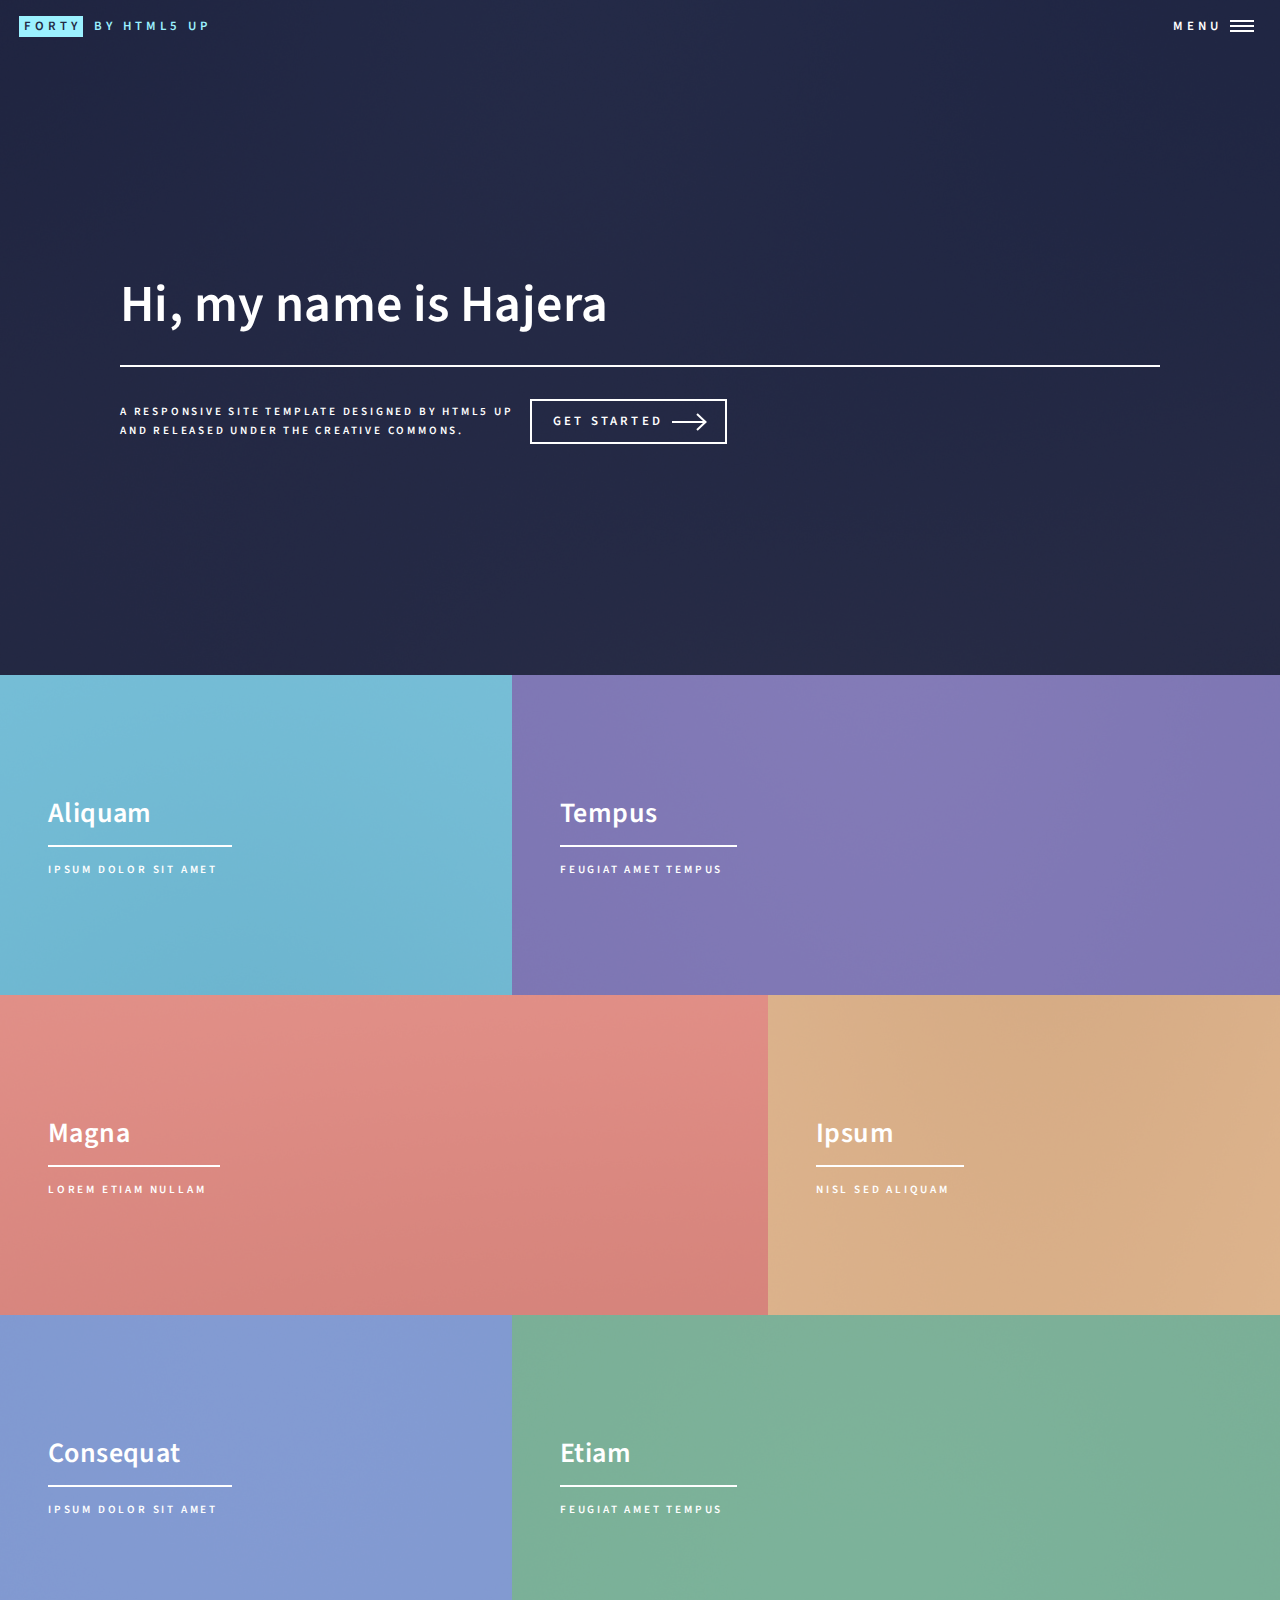
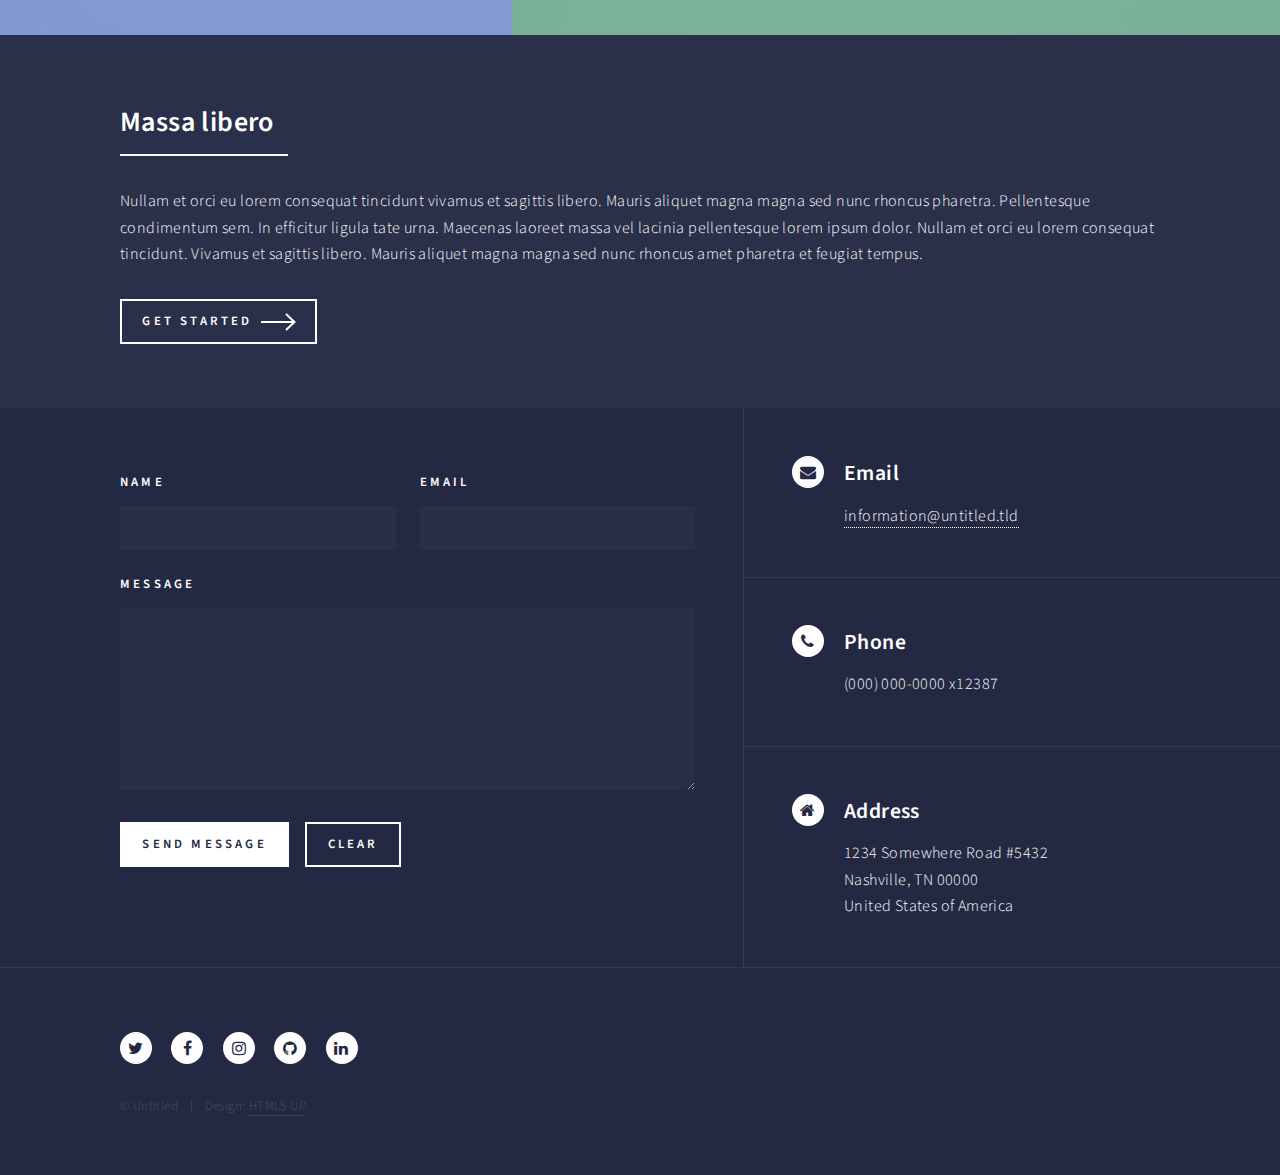
==== commit 29fa3790: "Update index.html" ====
--- a/html5up-forty/index.html
+++ b/html5up-forty/index.html
@@ -43,7 +43,7 @@
 					<section id="banner" class="major">
 						<div class="inner">
 							<header class="major">
-								<h1>Hi, my name is Forty</h1>
+								<h1>Hi, my name is Hajera</h1>
 							</header>
 							<div class="content">
 								<p>A responsive site template designed by HTML5 UP<br />
@@ -212,4 +212,4 @@
 			<script src="assets/js/main.js"></script>
 
 	</body>
-</html>+</html>
